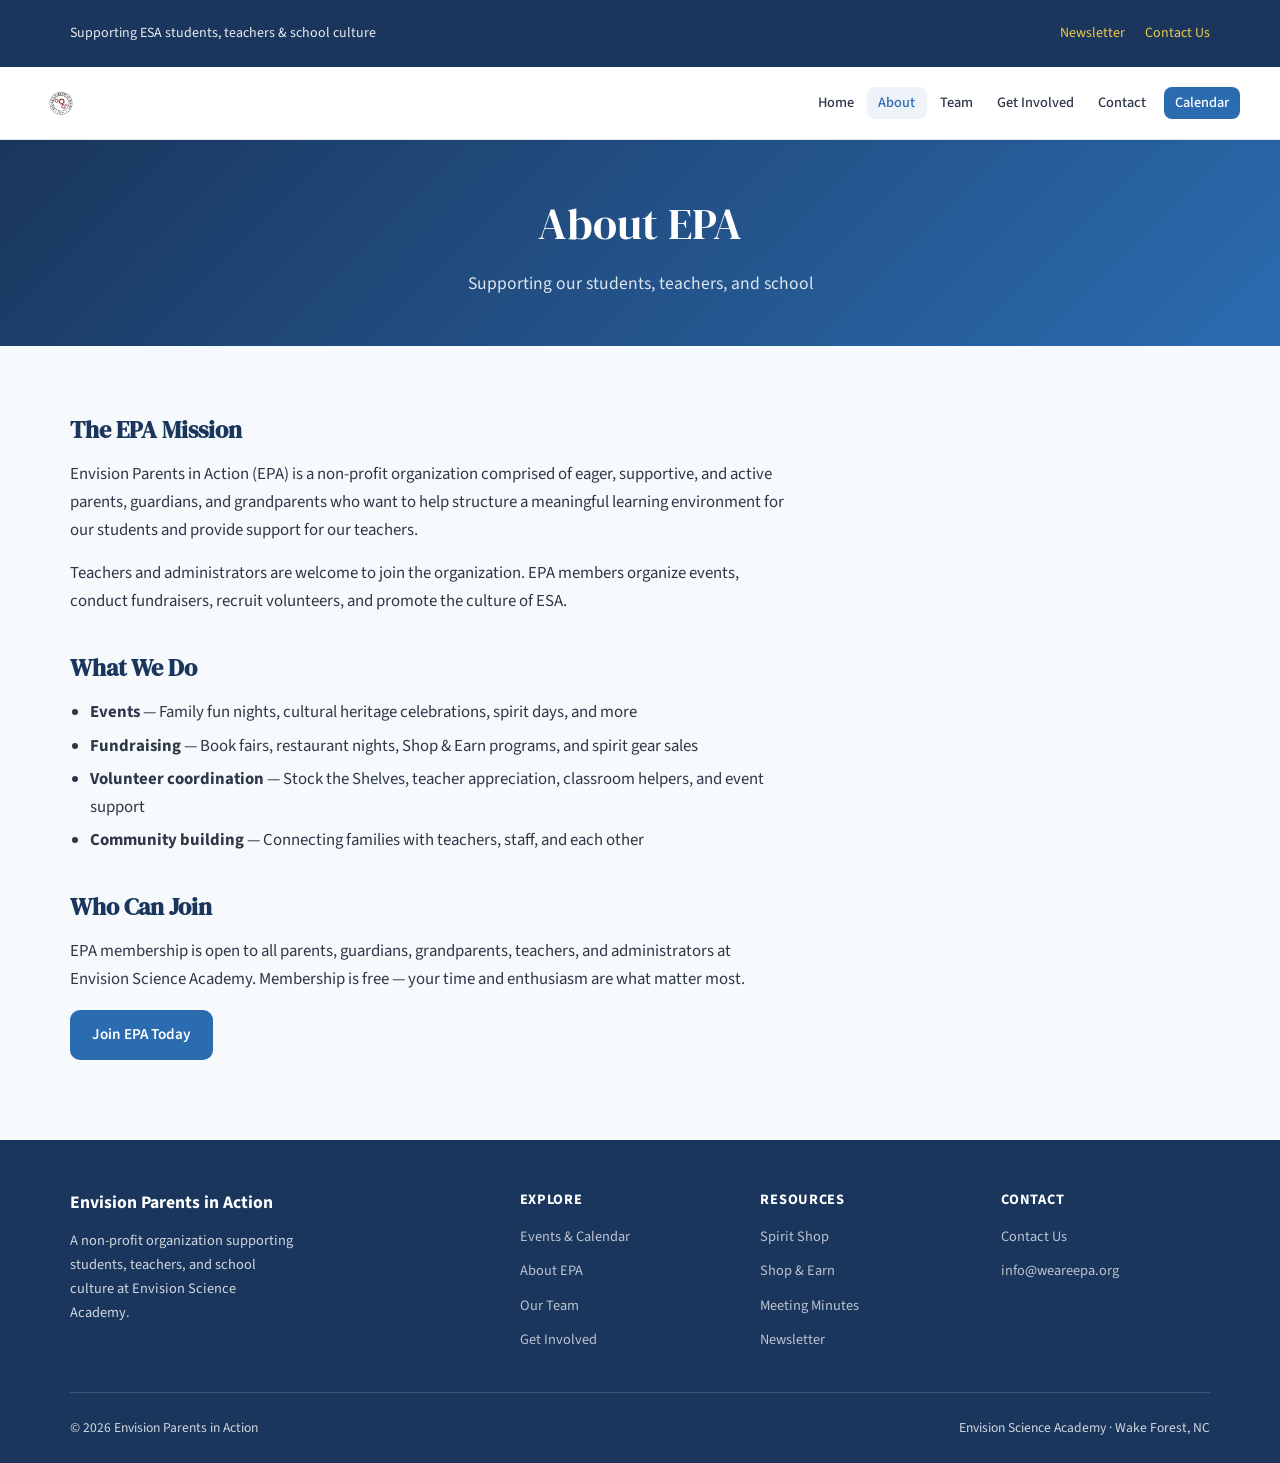
==== about.html @ e17207e5 "fix nav" ====
<!DOCTYPE html>
<html lang="en">
<head>
  <meta charset="UTF-8">
  <meta name="viewport" content="width=device-width, initial-scale=1.0">
  <meta name="description" content="About Envision Parents in Action — our mission to support students, teachers, and school culture at Envision Science Academy.">
  <title>About — Envision Parents in Action</title>
  <link rel="preconnect" href="https://fonts.googleapis.com">
  <link rel="preconnect" href="https://fonts.gstatic.com" crossorigin>
  <link href="https://fonts.googleapis.com/css2?family=DM+Serif+Display&family=Source+Sans+3:wght@400;500;600;700&display=swap" rel="stylesheet">
  <link rel="stylesheet" href="css/styles.css">
</head>
<body>
  <header class="site-header">
    <div class="utility-bar">
      <div class="utility-bar-inner">
        <p>Supporting ESA students, teachers &amp; school culture</p>
        <div class="utility-bar-links">
          <a href="https://mailchi.mp/8a780be87146/epa-weekly-newsletter-8342409" target="_blank" rel="noopener noreferrer">Newsletter</a>
          <a href="contact.html">Contact Us</a>
        </div>
      </div>
    </div>
    <nav class="nav" aria-label="Main">
      <a class="nav-logo" href="index.html">
        <img src="assets/images/logo.png" alt="Envision Parents in Action">
      </a>
      <button class="nav-toggle" aria-expanded="false" aria-controls="nav-menu" aria-label="Toggle menu">
        <span></span><span></span><span></span>
      </button>
      <ul class="nav-menu" id="nav-menu">
        <li><a href="index.html">Home</a></li>
        <li><a href="about.html" aria-current="page">About</a></li>
        <li><a href="team.html">Team</a></li>
        <li><a href="get-involved.html">Get Involved</a></li>
        <li><a href="contact.html">Contact</a></li>
        <li><a href="events.html" class="nav-calendar">Calendar</a></li>
      </ul>
    </nav>
  </header>

  <main>
    <div class="page-hero">
      <div class="container">
        <h1>About EPA</h1>
        <p>Supporting our students, teachers, and school</p>
      </div>
    </div>

    <section class="section">
      <div class="container">
        <div class="content-block">
          <h2>The EPA Mission</h2>
          <p>
            Envision Parents in Action (EPA) is a non-profit organization comprised of eager,
            supportive, and active parents, guardians, and grandparents who want to help structure
            a meaningful learning environment for our students and provide support for our teachers.
          </p>
          <p>
            Teachers and administrators are welcome to join the organization. EPA members organize
            events, conduct fundraisers, recruit volunteers, and promote the culture of ESA.
          </p>

          <h2>What We Do</h2>
          <ul>
            <li><strong>Events</strong> — Family fun nights, cultural heritage celebrations, spirit days, and more</li>
            <li><strong>Fundraising</strong> — Book fairs, restaurant nights, Shop &amp; Earn programs, and spirit gear sales</li>
            <li><strong>Volunteer coordination</strong> — Stock the Shelves, teacher appreciation, classroom helpers, and event support</li>
            <li><strong>Community building</strong> — Connecting families with teachers, staff, and each other</li>
          </ul>

          <h2>Who Can Join</h2>
          <p>
            EPA membership is open to all parents, guardians, grandparents, teachers, and
            administrators at Envision Science Academy. Membership is free — your time and
            enthusiasm are what matter most.
          </p>
          <p>
            <a class="btn btn-primary" href="get-involved.html#membership">Join EPA Today</a>
          </p>
        </div>
      </div>
    </section>
  </main>

  <footer class="site-footer">
    <div class="container">
      <div class="footer-grid">
        <div class="footer-brand">
          <strong style="color: #fff; font-size: 1.1rem;">Envision Parents in Action</strong>
          <p>A non-profit organization supporting students, teachers, and school culture at Envision Science Academy.</p>
        </div>
        <div class="footer-col">
          <h4>Explore</h4>
          <ul>
            <li><a href="events.html">Events &amp; Calendar</a></li>
            <li><a href="about.html">About EPA</a></li>
            <li><a href="team.html">Our Team</a></li>
            <li><a href="get-involved.html">Get Involved</a></li>
          </ul>
        </div>
        <div class="footer-col">
          <h4>Resources</h4>
          <ul>
            <li><a href="get-involved.html#spirit">Spirit Shop</a></li>
            <li><a href="get-involved.html#shop-earn">Shop &amp; Earn</a></li>
            <li><a href="get-involved.html#minutes">Meeting Minutes</a></li>
            <li><a href="https://mailchi.mp/8a780be87146/epa-weekly-newsletter-8342409" target="_blank" rel="noopener noreferrer">Newsletter</a></li>
          </ul>
        </div>
        <div class="footer-col">
          <h4>Contact</h4>
          <ul>
            <li><a href="contact.html">Contact Us</a></li>
            <li><a href="mailto:info@weareepa.org">info@weareepa.org</a></li>
          </ul>
        </div>
      </div>
      <div class="footer-bottom">
        <span>&copy; 2026 Envision Parents in Action</span>
        <span>Envision Science Academy · Wake Forest, NC</span>
      </div>
    </div>
  </footer>

  <script src="js/main.js"></script>
</body>
</html>
---- css/styles.css ----
/* Envision Parents in Action — modern event-focused site */
:root {
  --color-navy: #1a365d;
  --color-navy-light: #2c5282;
  --color-blue: #2b6cb0;
  --color-blue-light: #4299e1;
  --color-gold: #d69e2e;
  --color-gold-light: #ecc94b;
  --color-green: #38a169;
  --color-orange: #dd6b20;
  --color-purple: #805ad5;
  --color-bg: #f7fafc;
  --color-surface: #ffffff;
  --color-text: #2d3748;
  --color-muted: #718096;
  --color-border: #e2e8f0;
  --font-display: "DM Serif Display", Georgia, serif;
  --font-body: "Source Sans 3", system-ui, sans-serif;
  --shadow-sm: 0 1px 3px rgba(26, 54, 93, 0.08);
  --shadow-md: 0 8px 24px rgba(26, 54, 93, 0.1);
  --shadow-lg: 0 16px 48px rgba(26, 54, 93, 0.12);
  --radius: 12px;
  --radius-lg: 20px;
  --nav-height: 72px;
  --transition: 0.2s ease;
}

*,
*::before,
*::after {
  box-sizing: border-box;
}

html {
  scroll-behavior: smooth;
}

body {
  margin: 0;
  font-family: var(--font-body);
  font-size: 1.05rem;
  line-height: 1.65;
  color: var(--color-text);
  background: var(--color-bg);
}

body.nav-open {
  overflow: hidden;
}

img {
  max-width: 100%;
  height: auto;
  display: block;
}

a {
  color: var(--color-blue);
  text-decoration: none;
  transition: color var(--transition);
}

a:hover {
  color: var(--color-navy);
}

.container {
  width: min(1140px, calc(100% - 2rem));
  margin-inline: auto;
}

.container--wide {
  width: min(1280px, calc(100% - 2rem));
}

/* Header */
.site-header {
  position: sticky;
  top: 0;
  z-index: 100;
  background: var(--color-surface);
  border-bottom: 1px solid var(--color-border);
  box-shadow: var(--shadow-sm);
}

.utility-bar {
  background: var(--color-navy);
  color: rgba(255, 255, 255, 0.9);
  font-size: 0.875rem;
}

.utility-bar-inner {
  display: flex;
  align-items: center;
  justify-content: space-between;
  gap: 1rem;
  width: min(1140px, calc(100% - 2rem));
  margin-inline: auto;
  padding: 0.5rem 0;
}

.utility-bar a {
  color: var(--color-gold-light);
}

.utility-bar a:hover {
  color: #fff;
}

.utility-bar-links {
  display: flex;
  gap: 1.25rem;
}

.nav {
  display: flex;
  align-items: center;
  gap: 1rem;
  width: min(1200px, calc(100% - 2rem));
  margin-inline: auto;
  min-height: var(--nav-height);
  padding: 0.35rem 0;
}

.nav-logo {
  display: flex;
  align-items: center;
  color: var(--color-navy);
  flex-shrink: 0;
  margin-right: auto;
}

.nav-logo img {
  height: 42px;
  width: auto;
  max-width: 150px;
  object-fit: contain;
  object-position: left center;
}

.nav-menu {
  display: flex;
  align-items: center;
  gap: 0.125rem;
  list-style: none;
  margin: 0;
  padding: 0;
  flex-shrink: 0;
}

.nav-menu li {
  display: flex;
  align-items: center;
}

.nav-menu a {
  display: block;
  padding: 0.45rem 0.7rem;
  border-radius: 8px;
  color: var(--color-text);
  font-weight: 500;
  font-size: 0.9rem;
  white-space: nowrap;
  line-height: 1.2;
}

.nav-menu a.nav-calendar {
  background: var(--color-blue);
  color: #fff;
  margin-left: 0.25rem;
}

.nav-menu a.nav-calendar:hover,
.nav-menu a.nav-calendar[aria-current="page"] {
  background: var(--color-navy-light);
  color: #fff;
}

.nav-menu a:hover,
.nav-menu a[aria-current="page"] {
  background: rgba(43, 108, 176, 0.08);
  color: var(--color-blue);
}

.nav-menu a[aria-current="page"]:not(.nav-calendar) {
  background: rgba(43, 108, 176, 0.08);
  color: var(--color-blue);
}

.nav-actions {
  display: flex;
  gap: 0.75rem;
  flex-shrink: 0;
  margin-left: 0.5rem;
}

.nav-actions .btn {
  padding: 0.5rem 1rem;
  font-size: 0.875rem;
  white-space: nowrap;
}

.nav-toggle {
  display: none;
  flex-direction: column;
  justify-content: center;
  gap: 5px;
  width: 40px;
  height: 40px;
  padding: 0;
  border: none;
  background: none;
  cursor: pointer;
  margin-left: auto;
}

.nav-toggle span {
  display: block;
  width: 22px;
  height: 2px;
  background: var(--color-navy);
  border-radius: 2px;
  transition: var(--transition);
}

/* Buttons */
.btn {
  display: inline-flex;
  align-items: center;
  justify-content: center;
  gap: 0.5rem;
  padding: 0.65rem 1.25rem;
  border-radius: 10px;
  font-family: inherit;
  font-size: 0.95rem;
  font-weight: 600;
  border: 2px solid transparent;
  cursor: pointer;
  transition: all var(--transition);
  text-decoration: none;
}

.btn-primary {
  background: var(--color-blue);
  color: #fff;
  border-color: var(--color-blue);
}

.btn-primary:hover {
  background: var(--color-navy-light);
  border-color: var(--color-navy-light);
  color: #fff;
}

.btn-secondary {
  background: transparent;
  color: var(--color-blue);
  border-color: var(--color-blue);
}

.btn-secondary:hover {
  background: rgba(43, 108, 176, 0.08);
  color: var(--color-navy);
}

.btn-gold {
  background: var(--color-gold);
  color: var(--color-navy);
  border-color: var(--color-gold);
}

.btn-gold:hover {
  background: var(--color-gold-light);
  border-color: var(--color-gold-light);
  color: var(--color-navy);
}

/* Hero */
.hero {
  position: relative;
  overflow: hidden;
  background: var(--color-navy);
  color: #fff;
}

.hero-bg {
  position: absolute;
  inset: 0;
}

.hero-bg img {
  width: 100%;
  height: 100%;
  object-fit: cover;
  opacity: 0.35;
}

.hero-bg-overlay {
  position: absolute;
  inset: 0;
  background: linear-gradient(135deg, rgba(26, 54, 93, 0.92) 0%, rgba(43, 108, 176, 0.75) 100%);
}

.hero-inner {
  position: relative;
  display: grid;
  grid-template-columns: 1fr 340px;
  gap: 3rem;
  align-items: center;
  padding: 4rem 0;
}

.hero-eyebrow {
  font-size: 0.875rem;
  font-weight: 600;
  letter-spacing: 0.08em;
  text-transform: uppercase;
  color: var(--color-gold-light);
  margin: 0 0 0.75rem;
}

.hero h1 {
  font-family: var(--font-display);
  font-size: clamp(2rem, 5vw, 3rem);
  font-weight: 400;
  line-height: 1.15;
  margin: 0 0 1rem;
}

.hero-lead {
  font-size: 1.15rem;
  opacity: 0.92;
  max-width: 52ch;
  margin: 0 0 1.75rem;
}

.hero-actions {
  display: flex;
  flex-wrap: wrap;
  gap: 0.75rem;
}

.hero-actions .btn-secondary {
  color: #fff;
  border-color: rgba(255, 255, 255, 0.5);
}

.hero-actions .btn-secondary:hover {
  background: rgba(255, 255, 255, 0.12);
  color: #fff;
  border-color: #fff;
}

/* Mini calendar in hero */
.mini-cal {
  background: var(--color-surface);
  border-radius: var(--radius-lg);
  padding: 1.25rem;
  box-shadow: var(--shadow-lg);
  color: var(--color-text);
}

.mini-cal-header {
  display: flex;
  align-items: center;
  justify-content: space-between;
  margin-bottom: 0.75rem;
}

.mini-cal-label {
  font-weight: 700;
  font-size: 1rem;
  color: var(--color-navy);
}

.mini-cal-link {
  font-size: 0.85rem;
  font-weight: 600;
}

.cal-grid {
  display: grid;
  grid-template-columns: repeat(7, 1fr);
  gap: 2px;
}

.cal-weekday {
  text-align: center;
  font-size: 0.7rem;
  font-weight: 700;
  color: var(--color-muted);
  padding: 0.25rem 0;
  text-transform: uppercase;
}

.cal-day {
  aspect-ratio: 1;
  display: flex;
  flex-direction: column;
  align-items: center;
  justify-content: center;
  gap: 2px;
  border: none;
  background: transparent;
  border-radius: 8px;
  font-family: inherit;
  font-size: 0.8rem;
  cursor: default;
  padding: 2px;
  position: relative;
}

.cal-day--empty {
  visibility: hidden;
}

.cal-day--has-events {
  cursor: pointer;
}

.cal-day--has-events:hover {
  background: rgba(43, 108, 176, 0.1);
}

.cal-day--today {
  background: var(--color-blue);
  color: #fff;
  font-weight: 700;
}

.cal-day--today:hover {
  background: var(--color-navy-light);
}

.cal-day--selected {
  outline: 2px solid var(--color-gold);
  outline-offset: 1px;
}

.cal-day-num {
  line-height: 1;
}

.cal-day-dots {
  display: flex;
  gap: 2px;
}

.cal-dot {
  width: 4px;
  height: 4px;
  border-radius: 50%;
}

.cal-day--today .cal-dot {
  background: rgba(255, 255, 255, 0.8) !important;
}

/* Sections */
.section {
  padding: 4rem 0;
}

.section-header {
  text-align: center;
  max-width: 640px;
  margin: 0 auto 2.5rem;
}

.section-header h2 {
  font-family: var(--font-display);
  font-size: clamp(1.75rem, 3.5vw, 2.25rem);
  font-weight: 400;
  color: var(--color-navy);
  margin: 0 0 0.75rem;
}

.section-header p {
  color: var(--color-muted);
  margin: 0;
  font-size: 1.05rem;
}

.section-header--left {
  text-align: left;
  margin-left: 0;
}

.section--alt {
  background: var(--color-surface);
}

.section--navy {
  background: var(--color-navy);
  color: #fff;
}

.section--navy .section-header h2 {
  color: #fff;
}

.section--navy .section-header p {
  color: rgba(255, 255, 255, 0.75);
}

/* Event cards */
.events-grid {
  display: grid;
  grid-template-columns: repeat(auto-fill, minmax(280px, 1fr));
  gap: 1.25rem;
}

.event-card {
  display: flex;
  gap: 1rem;
  background: var(--color-surface);
  border: 1px solid var(--color-border);
  border-radius: var(--radius);
  padding: 1.25rem;
  transition: box-shadow var(--transition), transform var(--transition);
}

.event-card:hover {
  box-shadow: var(--shadow-md);
  transform: translateY(-2px);
}

.event-card-date {
  flex-shrink: 0;
  width: 56px;
  text-align: center;
  background: var(--color-bg);
  border-radius: 10px;
  padding: 0.5rem 0.25rem;
  align-self: flex-start;
}

.event-card-month {
  display: block;
  font-size: 0.7rem;
  font-weight: 700;
  text-transform: uppercase;
  color: var(--color-blue);
  letter-spacing: 0.05em;
}

.event-card-day {
  display: block;
  font-size: 1.5rem;
  font-weight: 700;
  color: var(--color-navy);
  line-height: 1.1;
}

.event-card-body {
  flex: 1;
  min-width: 0;
}

.event-badge {
  display: inline-block;
  font-size: 0.7rem;
  font-weight: 700;
  text-transform: uppercase;
  letter-spacing: 0.04em;
  padding: 0.2rem 0.5rem;
  border-radius: 4px;
  background: color-mix(in srgb, var(--badge-color) 15%, white);
  color: var(--badge-color);
  margin-bottom: 0.35rem;
}

.event-card-title {
  font-size: 1.05rem;
  font-weight: 700;
  color: var(--color-navy);
  margin: 0 0 0.35rem;
  line-height: 1.3;
}

.event-card-meta {
  font-size: 0.85rem;
  color: var(--color-muted);
  margin: 0 0 0.5rem;
}

.event-card-desc {
  font-size: 0.9rem;
  margin: 0 0 0.5rem;
  color: var(--color-text);
}

.event-card-link {
  font-size: 0.85rem;
  font-weight: 600;
}

.event-card--compact .event-card-desc,
.event-card--compact .event-card-link {
  display: none;
}

/* Quick links */
.quick-links {
  display: grid;
  grid-template-columns: repeat(auto-fill, minmax(220px, 1fr));
  gap: 1.25rem;
}

.quick-link-card {
  display: flex;
  flex-direction: column;
  gap: 0.5rem;
  padding: 1.5rem;
  background: var(--color-surface);
  border: 1px solid var(--color-border);
  border-radius: var(--radius);
  color: var(--color-text);
  transition: all var(--transition);
}

.quick-link-card:hover {
  border-color: var(--color-blue);
  box-shadow: var(--shadow-md);
  color: var(--color-navy);
  transform: translateY(-2px);
}

.quick-link-icon {
  font-size: 1.75rem;
}

.quick-link-card h3 {
  font-size: 1.05rem;
  margin: 0;
  color: var(--color-navy);
}

.quick-link-card p {
  font-size: 0.9rem;
  color: var(--color-muted);
  margin: 0;
}

/* Calendar page */
.cal-page-layout {
  display: grid;
  grid-template-columns: 1fr 360px;
  gap: 2rem;
  align-items: start;
}

.cal-toolbar {
  display: flex;
  flex-wrap: wrap;
  align-items: center;
  gap: 1rem;
  margin-bottom: 1.5rem;
}

.cal-nav {
  display: flex;
  align-items: center;
  gap: 0.5rem;
}

.cal-nav button {
  width: 36px;
  height: 36px;
  border: 1px solid var(--color-border);
  border-radius: 8px;
  background: var(--color-surface);
  cursor: pointer;
  font-size: 1rem;
  color: var(--color-navy);
  transition: var(--transition);
}

.cal-nav button:hover {
  background: var(--color-bg);
  border-color: var(--color-blue);
}

#cal-month-label {
  font-weight: 700;
  font-size: 1.15rem;
  color: var(--color-navy);
  min-width: 160px;
  text-align: center;
}

.cal-filters {
  display: flex;
  flex-wrap: wrap;
  gap: 0.5rem;
  margin-left: auto;
}

.filter-btn {
  padding: 0.4rem 0.85rem;
  border: 1px solid var(--color-border);
  border-radius: 999px;
  background: var(--color-surface);
  font-family: inherit;
  font-size: 0.85rem;
  font-weight: 600;
  cursor: pointer;
  color: var(--color-muted);
  transition: var(--transition);
}

.filter-btn:hover,
.filter-btn.is-active {
  border-color: var(--color-blue);
  color: var(--color-blue);
  background: rgba(43, 108, 176, 0.08);
}

.view-toggle {
  display: flex;
  border: 1px solid var(--color-border);
  border-radius: 8px;
  overflow: hidden;
}

.view-toggle button {
  padding: 0.4rem 1rem;
  border: none;
  background: var(--color-surface);
  font-family: inherit;
  font-size: 0.85rem;
  font-weight: 600;
  cursor: pointer;
  color: var(--color-muted);
}

.view-toggle button.is-active {
  background: var(--color-blue);
  color: #fff;
}

.cal-panel {
  background: var(--color-surface);
  border: 1px solid var(--color-border);
  border-radius: var(--radius-lg);
  padding: 1.5rem;
}

.cal-panel .cal-grid {
  gap: 4px;
}

.cal-panel .cal-day {
  font-size: 0.9rem;
  min-height: 48px;
}

.cal-sidebar {
  position: sticky;
  top: calc(var(--nav-height) + 1.5rem);
}

.cal-detail-heading {
  font-size: 1rem;
  color: var(--color-navy);
  margin: 0 0 1rem;
}

.cal-detail-empty {
  color: var(--color-muted);
  font-size: 0.95rem;
}

.cal-detail-events .event-card {
  margin-bottom: 0.75rem;
}

.cal-detail-events .event-card:last-child {
  margin-bottom: 0;
}

.event-list {
  display: flex;
  flex-direction: column;
  gap: 1rem;
}

.event-list-empty {
  text-align: center;
  color: var(--color-muted);
  padding: 3rem 1rem;
}

.is-hidden {
  display: none !important;
}

/* Category legend */
.category-legend {
  display: flex;
  flex-wrap: wrap;
  gap: 1rem;
  margin-top: 1.5rem;
  padding-top: 1.5rem;
  border-top: 1px solid var(--color-border);
}

.legend-item {
  display: flex;
  align-items: center;
  gap: 0.4rem;
  font-size: 0.85rem;
  color: var(--color-muted);
}

.legend-dot {
  width: 10px;
  height: 10px;
  border-radius: 50%;
}

/* Content pages */
.page-hero {
  background: linear-gradient(135deg, var(--color-navy) 0%, var(--color-blue) 100%);
  color: #fff;
  padding: 3rem 0;
  text-align: center;
}

.page-hero h1 {
  font-family: var(--font-display);
  font-size: clamp(2rem, 4vw, 2.75rem);
  font-weight: 400;
  margin: 0 0 0.5rem;
}

.page-hero p {
  opacity: 0.85;
  margin: 0;
  font-size: 1.1rem;
}

.content-block {
  max-width: 720px;
}

.content-block h2 {
  font-family: var(--font-display);
  color: var(--color-navy);
  font-size: 1.5rem;
  margin: 2rem 0 0.75rem;
}

.content-block h2:first-child {
  margin-top: 0;
}

.content-block p {
  margin: 0 0 1rem;
}

.content-block ul {
  margin: 0 0 1rem;
  padding-left: 1.25rem;
}

.content-block li {
  margin-bottom: 0.35rem;
}

/* Team grid */
.team-grid {
  display: grid;
  grid-template-columns: repeat(auto-fill, minmax(280px, 1fr));
  gap: 1.5rem;
}

.team-card {
  background: var(--color-surface);
  border: 1px solid var(--color-border);
  border-radius: var(--radius);
  padding: 1.5rem;
}

.team-card-role {
  font-size: 0.8rem;
  font-weight: 700;
  text-transform: uppercase;
  letter-spacing: 0.05em;
  color: var(--color-blue);
  margin-bottom: 0.25rem;
}

.team-card h3 {
  font-size: 1.15rem;
  color: var(--color-navy);
  margin: 0 0 0.25rem;
}

.team-card-email {
  font-size: 0.85rem;
  margin-bottom: 0.75rem;
}

.team-card p {
  font-size: 0.9rem;
  color: var(--color-muted);
  margin: 0;
}

.committee-list {
  display: grid;
  grid-template-columns: repeat(auto-fill, minmax(240px, 1fr));
  gap: 0.75rem;
  list-style: none;
  padding: 0;
  margin: 0;
}

.committee-list li {
  background: var(--color-bg);
  border-radius: 8px;
  padding: 0.85rem 1rem;
  font-size: 0.9rem;
}

.committee-list strong {
  display: block;
  color: var(--color-navy);
  margin-bottom: 0.15rem;
}

/* Shop & earn cards */
.program-grid {
  display: grid;
  grid-template-columns: repeat(auto-fill, minmax(300px, 1fr));
  gap: 1.25rem;
}

.program-card {
  background: var(--color-surface);
  border: 1px solid var(--color-border);
  border-radius: var(--radius);
  padding: 1.5rem;
}

.program-card h3 {
  font-size: 1.05rem;
  color: var(--color-navy);
  margin: 0 0 0.5rem;
}

.program-card p {
  font-size: 0.9rem;
  color: var(--color-muted);
  margin: 0 0 0.75rem;
}

/* Contact form */
.contact-layout {
  display: grid;
  grid-template-columns: 1fr 1fr;
  gap: 3rem;
  align-items: start;
}

.contact-form {
  display: flex;
  flex-direction: column;
  gap: 1rem;
}

.form-group label {
  display: block;
  font-weight: 600;
  font-size: 0.9rem;
  margin-bottom: 0.35rem;
  color: var(--color-navy);
}

.form-group input,
.form-group textarea,
.form-group select {
  width: 100%;
  padding: 0.65rem 0.85rem;
  border: 1px solid var(--color-border);
  border-radius: 8px;
  font-family: inherit;
  font-size: 1rem;
  transition: border-color var(--transition);
}

.form-group input:focus,
.form-group textarea:focus,
.form-group select:focus {
  outline: none;
  border-color: var(--color-blue);
  box-shadow: 0 0 0 3px rgba(43, 108, 176, 0.15);
}

.form-row {
  display: grid;
  grid-template-columns: 1fr 1fr;
  gap: 1rem;
}

.contact-info-card {
  background: var(--color-surface);
  border: 1px solid var(--color-border);
  border-radius: var(--radius-lg);
  padding: 2rem;
}

.contact-info-card h3 {
  color: var(--color-navy);
  margin: 0 0 1rem;
}

.contact-info-item {
  display: flex;
  gap: 0.75rem;
  margin-bottom: 1.25rem;
}

.contact-info-item:last-child {
  margin-bottom: 0;
}

.contact-info-icon {
  font-size: 1.25rem;
  flex-shrink: 0;
}

/* Footer */
.site-footer {
  background: var(--color-navy);
  color: rgba(255, 255, 255, 0.8);
  padding: 3rem 0 1.5rem;
}

.footer-grid {
  display: grid;
  grid-template-columns: 2fr 1fr 1fr 1fr;
  gap: 2rem;
  margin-bottom: 2rem;
}

.footer-brand p {
  font-size: 0.9rem;
  margin: 0.75rem 0 0;
  max-width: 32ch;
}

.footer-col h4 {
  color: #fff;
  font-size: 0.9rem;
  margin: 0 0 0.75rem;
  text-transform: uppercase;
  letter-spacing: 0.05em;
}

.footer-col ul {
  list-style: none;
  padding: 0;
  margin: 0;
}

.footer-col li {
  margin-bottom: 0.4rem;
}

.footer-col a {
  color: rgba(255, 255, 255, 0.7);
  font-size: 0.9rem;
}

.footer-col a:hover {
  color: var(--color-gold-light);
}

.footer-bottom {
  border-top: 1px solid rgba(255, 255, 255, 0.15);
  padding-top: 1.5rem;
  display: flex;
  justify-content: space-between;
  align-items: center;
  flex-wrap: wrap;
  gap: 0.75rem;
  font-size: 0.85rem;
}

/* CTA banner */
.cta-banner {
  display: flex;
  align-items: center;
  justify-content: space-between;
  gap: 2rem;
  background: linear-gradient(135deg, var(--color-blue) 0%, var(--color-navy-light) 100%);
  border-radius: var(--radius-lg);
  padding: 2rem 2.5rem;
  color: #fff;
}

.cta-banner h2 {
  font-family: var(--font-display);
  font-size: 1.5rem;
  margin: 0 0 0.35rem;
  font-weight: 400;
}

.cta-banner p {
  margin: 0;
  opacity: 0.9;
  font-size: 0.95rem;
}

/* Responsive */
@media (max-width: 960px) {
  .hero-inner {
    grid-template-columns: 1fr;
    padding: 3rem 0;
  }

  .mini-cal {
    max-width: 360px;
  }

  .cal-page-layout {
    grid-template-columns: 1fr;
  }

  .cal-sidebar {
    position: static;
  }

  .footer-grid {
    grid-template-columns: 1fr 1fr;
  }

  .contact-layout {
    grid-template-columns: 1fr;
  }
}

@media (max-width: 900px) {
  .nav-toggle {
    display: flex;
  }

  .nav-logo {
    margin-right: 0;
  }

  .nav-menu {
    position: fixed;
    top: 0;
    right: 0;
    width: min(300px, 85vw);
    height: 100vh;
    flex-direction: column;
    align-items: stretch;
    background: var(--color-surface);
    padding: 5rem 1.5rem 2rem;
    box-shadow: -4px 0 24px rgba(0, 0, 0, 0.15);
    transform: translateX(100%);
    transition: transform 0.3s ease;
    z-index: 200;
    gap: 0;
  }

  .nav-menu.is-open {
    transform: translateX(0);
  }

  .nav-menu a {
    padding: 0.85rem 0;
    border-bottom: 1px solid var(--color-border);
    border-radius: 0;
    white-space: normal;
  }

  .nav-menu a.nav-calendar {
    margin-top: 0.75rem;
    padding: 0.75rem 1rem;
    text-align: center;
    border-bottom: none;
    border-radius: 8px;
  }

  .nav-actions {
    display: none;
  }
}

@media (max-width: 768px) {
  .utility-bar-inner {
    flex-direction: column;
    text-align: center;
    padding: 0.5rem;
  }

  .cal-filters {
    margin-left: 0;
    width: 100%;
  }

  .cta-banner {
    flex-direction: column;
    text-align: center;
  }

  .footer-grid {
    grid-template-columns: 1fr;
  }

  .form-row {
    grid-template-columns: 1fr;
  }
}
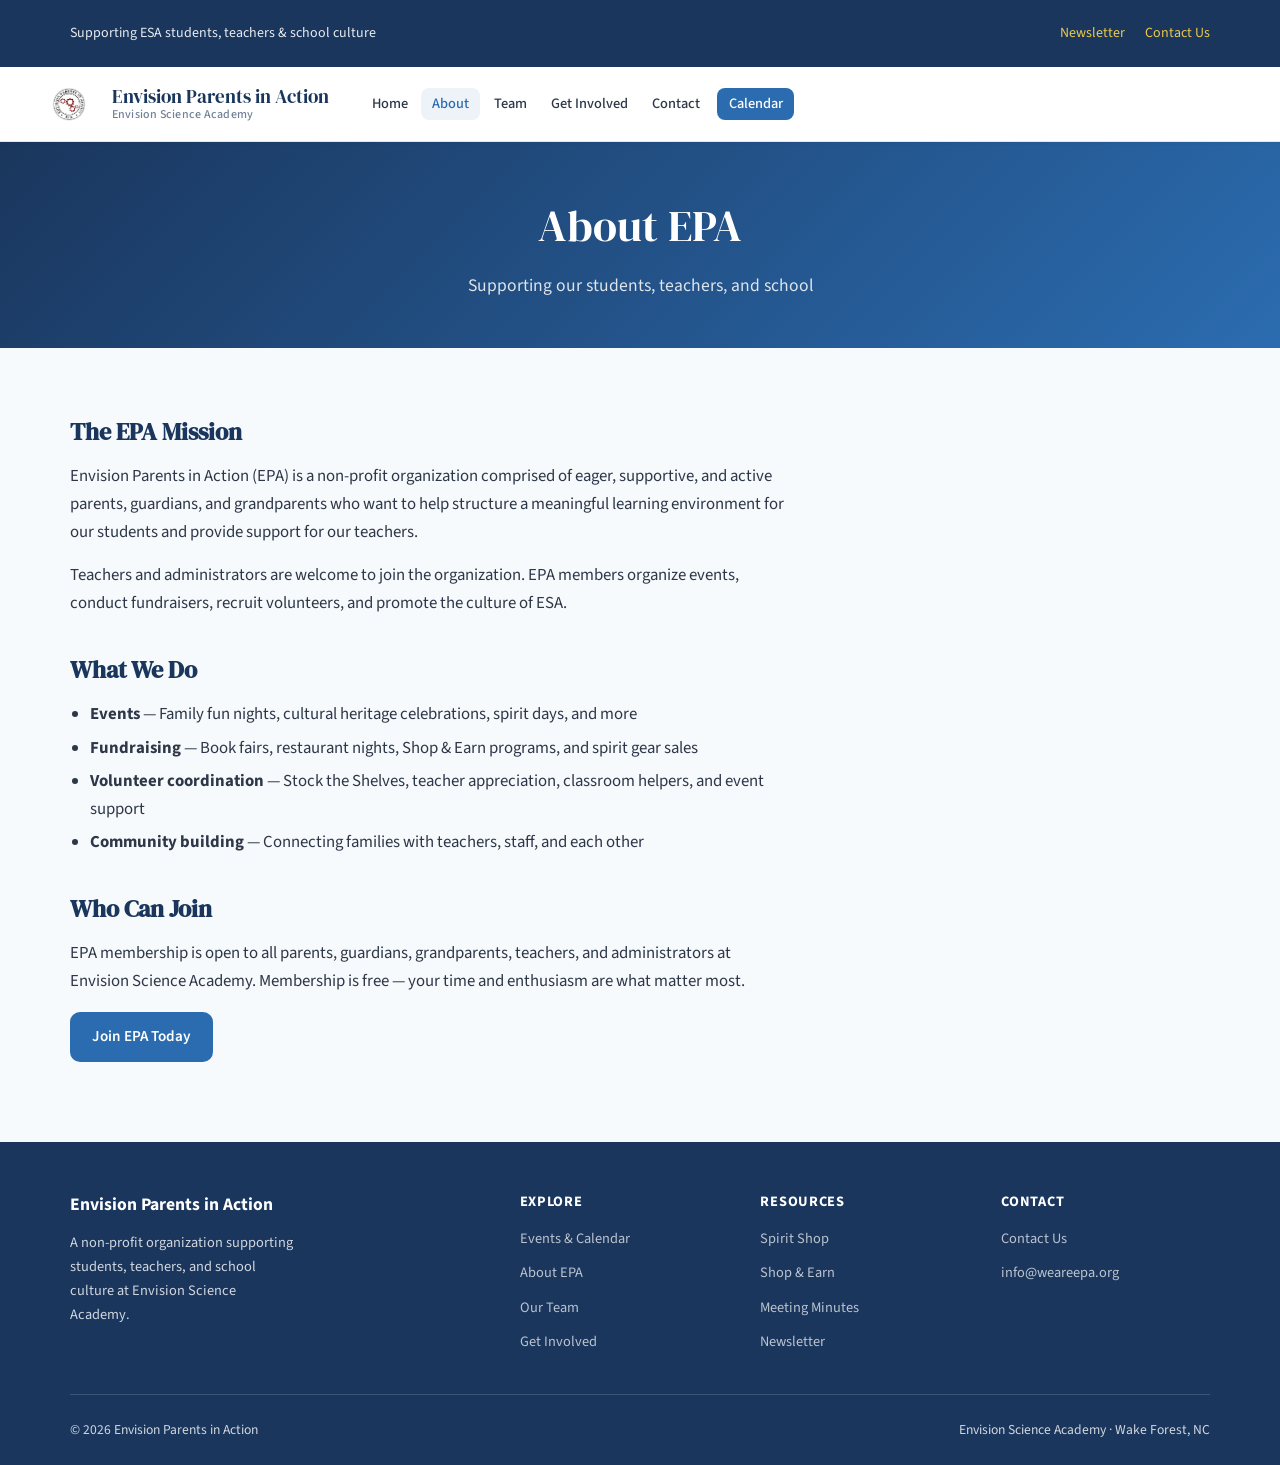
==== commit de34115c: "fixes" ====
--- a/about.html
+++ b/about.html
@@ -22,9 +22,15 @@
       </div>
     </div>
     <nav class="nav" aria-label="Main">
-      <a class="nav-logo" href="index.html">
-        <img src="assets/images/logo.png" alt="Envision Parents in Action">
-      </a>
+      <div class="nav-brand">
+        <a class="nav-logo" href="index.html">
+          <img src="assets/images/logo.png" alt="">
+        </a>
+        <div class="nav-logo-text">
+          <span class="nav-logo-name">Envision Parents in Action</span>
+          <span class="nav-logo-sub">Envision Science Academy</span>
+        </div>
+      </div>
       <button class="nav-toggle" aria-expanded="false" aria-controls="nav-menu" aria-label="Toggle menu">
         <span></span><span></span><span></span>
       </button>
--- a/css/styles.css
+++ b/css/styles.css
@@ -115,11 +115,19 @@
 .nav {
   display: flex;
   align-items: center;
-  gap: 1rem;
+  justify-content: flex-start;
+  gap: 2rem;
   width: min(1200px, calc(100% - 2rem));
   margin-inline: auto;
   min-height: var(--nav-height);
-  padding: 0.35rem 0;
+  padding: 0.5rem 0;
+}
+
+.nav-brand {
+  display: flex;
+  align-items: center;
+  gap: 0.85rem;
+  flex-shrink: 0;
 }
 
 .nav-logo {
@@ -127,15 +135,33 @@
   align-items: center;
   color: var(--color-navy);
   flex-shrink: 0;
-  margin-right: auto;
 }
 
 .nav-logo img {
-  height: 42px;
+  height: 58px;
   width: auto;
-  max-width: 150px;
+  max-width: 200px;
   object-fit: contain;
   object-position: left center;
+}
+
+.nav-logo-text {
+  display: flex;
+  flex-direction: column;
+  line-height: 1.2;
+}
+
+.nav-logo-name {
+  font-family: var(--font-display);
+  font-size: 1.2rem;
+  color: var(--color-navy);
+}
+
+.nav-logo-sub {
+  font-size: 0.75rem;
+  color: var(--color-muted);
+  font-weight: 500;
+  letter-spacing: 0.02em;
 }
 
 .nav-menu {
@@ -279,26 +305,8 @@
 .hero {
   position: relative;
   overflow: hidden;
-  background: var(--color-navy);
+  background: #790606;
   color: #fff;
-}
-
-.hero-bg {
-  position: absolute;
-  inset: 0;
-}
-
-.hero-bg img {
-  width: 100%;
-  height: 100%;
-  object-fit: cover;
-  opacity: 0.35;
-}
-
-.hero-bg-overlay {
-  position: absolute;
-  inset: 0;
-  background: linear-gradient(135deg, rgba(26, 54, 93, 0.92) 0%, rgba(43, 108, 176, 0.75) 100%);
 }
 
 .hero-inner {
@@ -454,6 +462,124 @@
 
 .cal-day--today .cal-dot {
   background: rgba(255, 255, 255, 0.8) !important;
+}
+
+.hero-logo {
+  display: flex;
+  align-items: center;
+  justify-content: center;
+  background: rgba(255, 255, 255, 0.95);
+  border-radius: var(--radius-lg);
+  padding: 1.5rem 2rem;
+  box-shadow: var(--shadow-lg);
+}
+
+.hero-logo img {
+  width: 100%;
+  max-width: 380px;
+  height: auto;
+}
+
+.hero-inner--simple {
+  grid-template-columns: 1fr;
+  max-width: 720px;
+}
+
+.section-eyebrow {
+  font-size: 0.875rem;
+  font-weight: 600;
+  letter-spacing: 0.08em;
+  text-transform: uppercase;
+  color: var(--color-blue);
+  margin: 0 0 0.5rem;
+}
+
+/* Google Calendar embed */
+.gcal-embed {
+  width: 100%;
+  border-radius: var(--radius-lg);
+  overflow: hidden;
+  border: 1px solid var(--color-border);
+  background: var(--color-surface);
+  box-shadow: var(--shadow-sm);
+}
+
+.gcal-embed iframe {
+  display: block;
+  width: 100%;
+  border: 0;
+}
+
+.gcal-embed--agenda iframe {
+  height: 480px;
+}
+
+.gcal-embed--full iframe {
+  height: 700px;
+}
+
+.gcal-footer {
+  text-align: center;
+  margin: 1rem 0 0;
+  font-size: 0.9rem;
+  color: var(--color-muted);
+}
+
+/* Rent the Rock promo */
+.rock-promo {
+  display: grid;
+  grid-template-columns: 1fr 1fr;
+  gap: 2.5rem;
+  align-items: center;
+}
+
+.rock-promo-image {
+  border-radius: var(--radius-lg);
+  overflow: hidden;
+  box-shadow: var(--shadow-md);
+}
+
+.rock-promo-image img {
+  width: 100%;
+  height: 100%;
+  object-fit: cover;
+  min-height: 320px;
+}
+
+.rock-promo-content h2 {
+  font-family: var(--font-display);
+  font-size: clamp(1.75rem, 3vw, 2.25rem);
+  color: var(--color-navy);
+  margin: 0 0 0.75rem;
+  font-weight: 400;
+}
+
+.rock-promo-content > p {
+  margin: 0 0 1rem;
+  color: var(--color-text);
+}
+
+.rock-promo-list {
+  margin: 0 0 1.5rem;
+  padding-left: 1.25rem;
+}
+
+.rock-promo-list li {
+  margin-bottom: 0.4rem;
+  color: var(--color-muted);
+}
+
+.rock-promo-actions {
+  display: flex;
+  flex-wrap: wrap;
+  gap: 0.75rem;
+  margin-bottom: 1rem;
+}
+
+.rock-promo-note {
+  font-size: 0.9rem;
+  color: var(--color-muted);
+  margin: 0;
 }
 
 /* Sections */
@@ -930,8 +1056,95 @@
   margin-bottom: 0.15rem;
 }
 
+/* Spirit shop cards */
+.spirit-shop-grid {
+  display: grid;
+  grid-template-columns: repeat(2, 1fr);
+  gap: 1.5rem;
+  margin-bottom: 1.5rem;
+}
+
+.spirit-shop-card {
+  display: flex;
+  flex-direction: column;
+  background: var(--color-surface);
+  border: 1px solid var(--color-border);
+  border-radius: var(--radius-lg);
+  overflow: hidden;
+  color: var(--color-text);
+  transition: box-shadow var(--transition), transform var(--transition), border-color var(--transition);
+}
+
+.spirit-shop-card:hover {
+  box-shadow: var(--shadow-lg);
+  transform: translateY(-4px);
+  border-color: var(--color-blue);
+  color: var(--color-text);
+}
+
+.spirit-shop-card-image {
+  aspect-ratio: 16 / 10;
+  background: var(--color-bg);
+  overflow: hidden;
+}
+
+.spirit-shop-card-image img {
+  width: 100%;
+  height: 100%;
+  object-fit: cover;
+  transition: transform 0.3s ease;
+}
+
+.spirit-shop-card:hover .spirit-shop-card-image img {
+  transform: scale(1.04);
+}
+
+.spirit-shop-card-body {
+  padding: 1.5rem;
+  flex: 1;
+  display: flex;
+  flex-direction: column;
+}
+
+.spirit-shop-card-body h3 {
+  font-family: var(--font-display);
+  font-size: 1.35rem;
+  color: var(--color-navy);
+  margin: 0 0 0.5rem;
+  font-weight: 400;
+}
+
+.spirit-shop-card-body p {
+  margin: 0 0 1rem;
+  color: var(--color-muted);
+  font-size: 0.95rem;
+  flex: 1;
+}
+
+.spirit-shop-card-cta {
+  font-weight: 700;
+  font-size: 0.9rem;
+  color: var(--color-blue);
+}
+
+.spirit-shop-card:hover .spirit-shop-card-cta {
+  color: var(--color-navy);
+}
+
+.spirit-shop-note {
+  text-align: center;
+  color: var(--color-muted);
+  font-size: 0.9rem;
+  margin: 0;
+}
+
 /* Shop & earn cards */
 .program-grid {
+  display: grid;
+  grid-template-columns: repeat(auto-fill, minmax(300px, 1fr));
+  gap: 1.25rem;
+}
+
   display: grid;
   grid-template-columns: repeat(auto-fill, minmax(300px, 1fr));
   gap: 1.25rem;
@@ -1121,6 +1334,22 @@
     padding: 3rem 0;
   }
 
+  .rock-promo {
+    grid-template-columns: 1fr;
+  }
+
+  .spirit-shop-grid {
+    grid-template-columns: 1fr;
+  }
+
+  .gcal-embed--full iframe {
+    height: 600px;
+  }
+
+  .gcal-embed--agenda iframe {
+    height: 420px;
+  }
+
   .mini-cal {
     max-width: 360px;
   }
@@ -1147,8 +1376,13 @@
     display: flex;
   }
 
-  .nav-logo {
-    margin-right: 0;
+  .nav-logo-text {
+    display: none;
+  }
+
+  .nav-logo img {
+    height: 48px;
+    max-width: 160px;
   }
 
   .nav-menu {
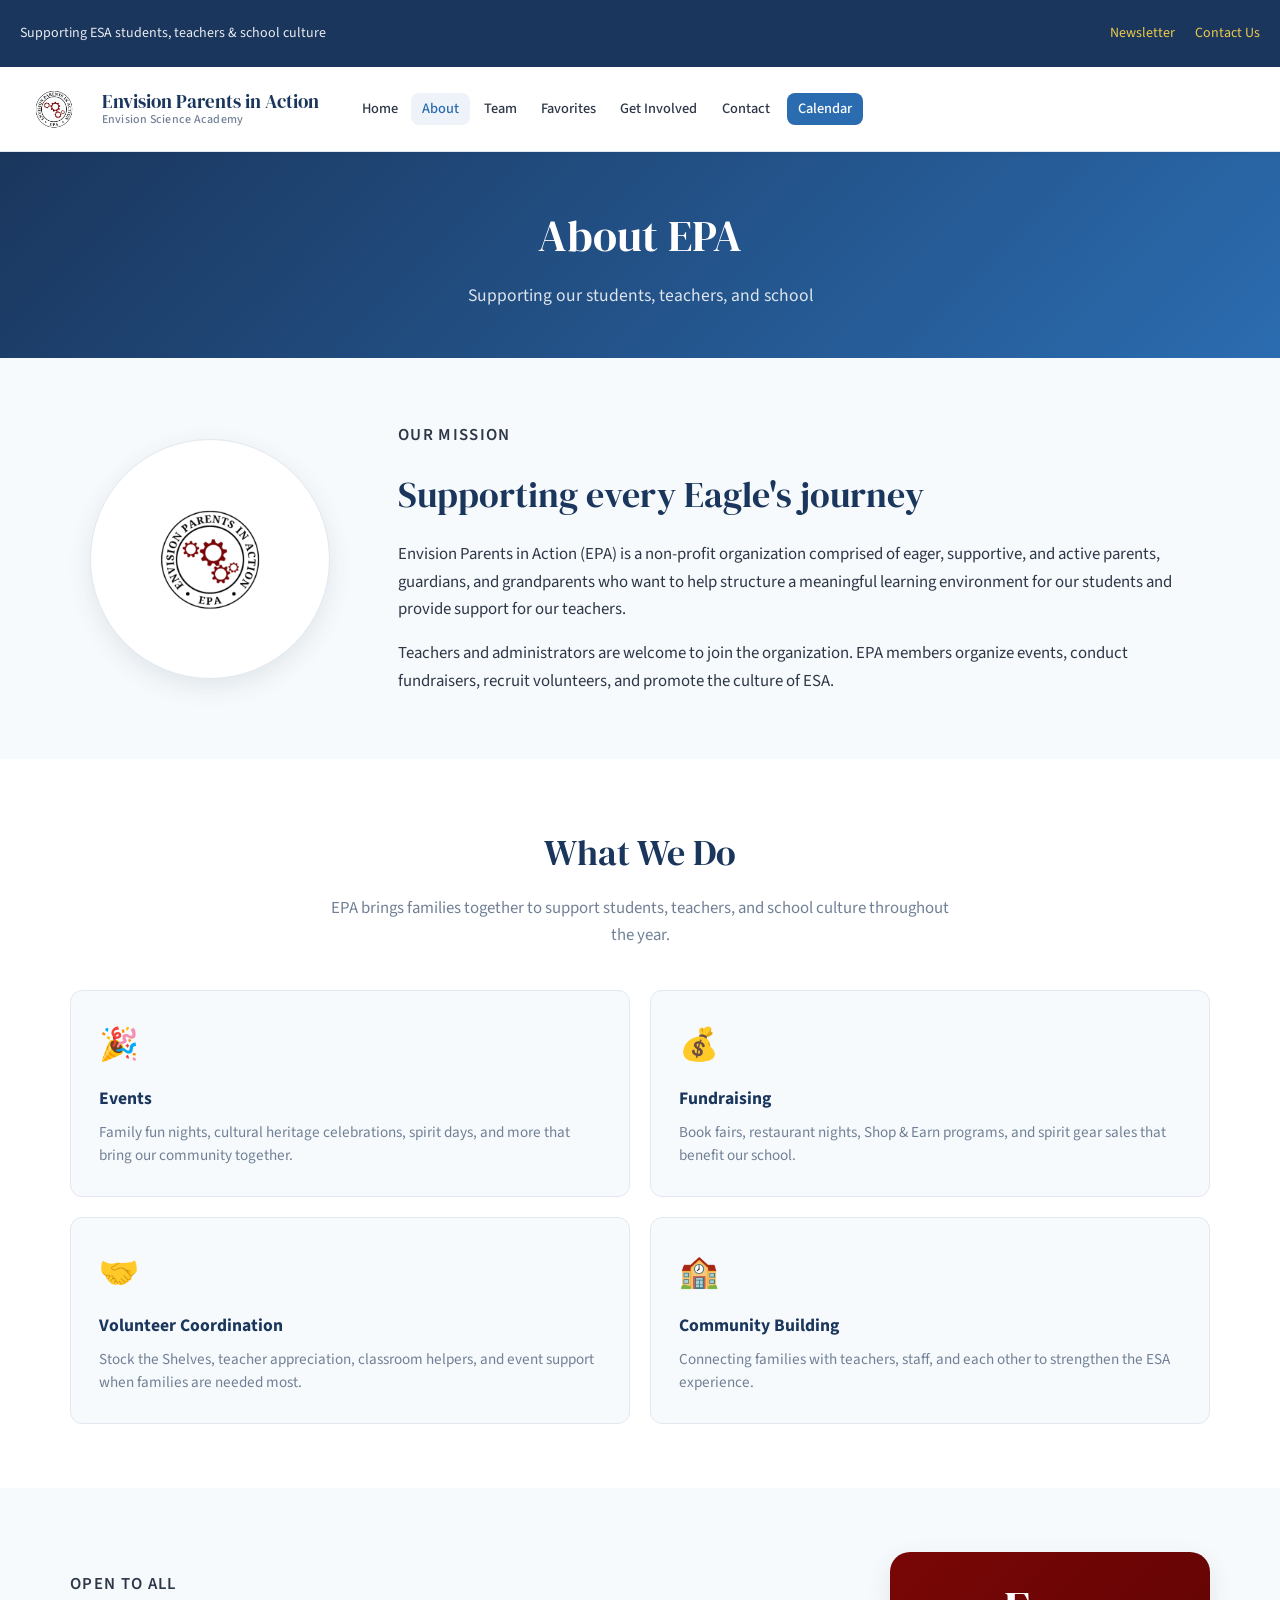
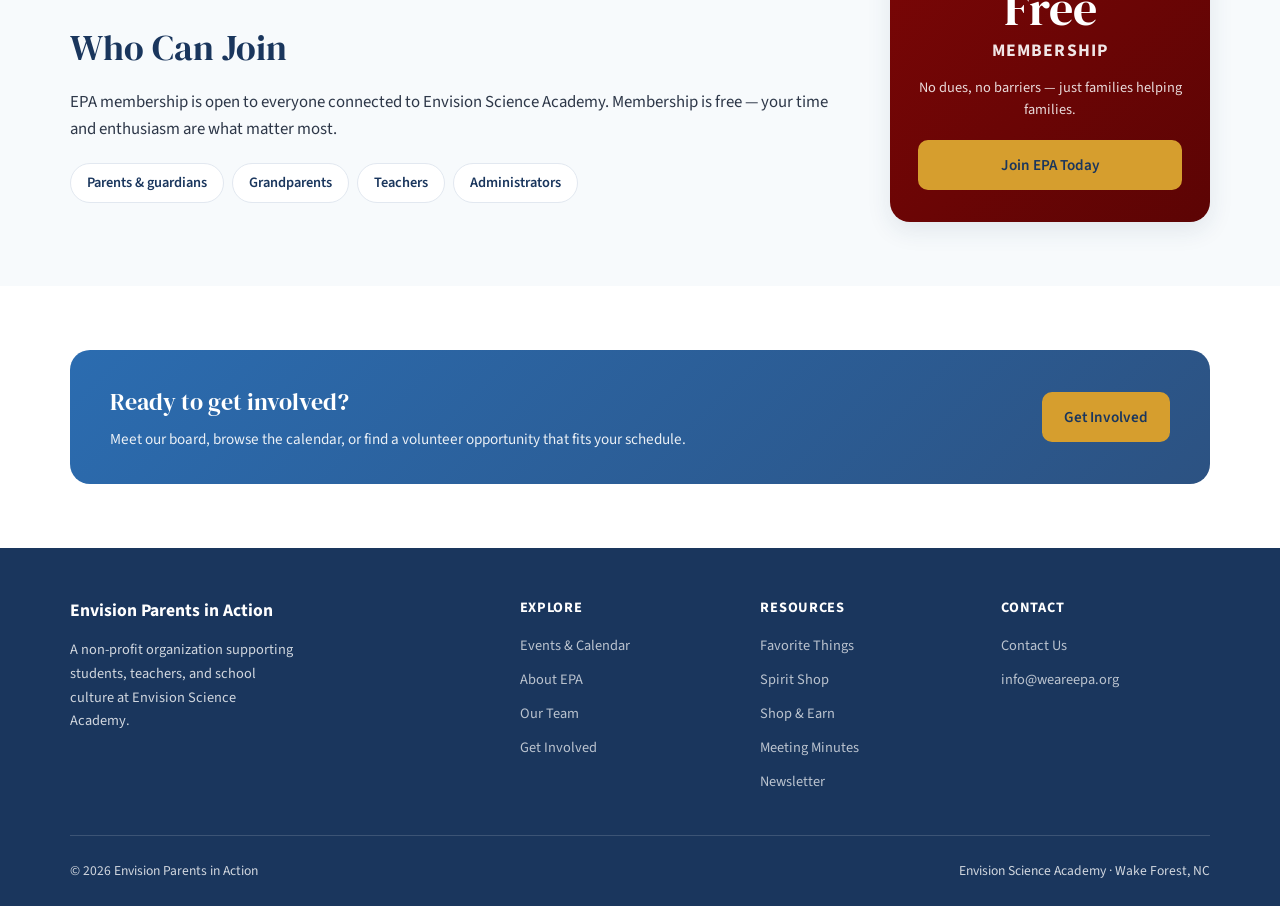
==== commit 25eead26: "additions" ====
--- a/about.html
+++ b/about.html
@@ -38,6 +38,7 @@
         <li><a href="index.html">Home</a></li>
         <li><a href="about.html" aria-current="page">About</a></li>
         <li><a href="team.html">Team</a></li>
+        <li><a href="favorite-things.html">Favorites</a></li>
         <li><a href="get-involved.html">Get Involved</a></li>
         <li><a href="contact.html">Contact</a></li>
         <li><a href="events.html" class="nav-calendar">Calendar</a></li>
@@ -55,35 +56,93 @@
 
     <section class="section">
       <div class="container">
-        <div class="content-block">
-          <h2>The EPA Mission</h2>
-          <p>
-            Envision Parents in Action (EPA) is a non-profit organization comprised of eager,
-            supportive, and active parents, guardians, and grandparents who want to help structure
-            a meaningful learning environment for our students and provide support for our teachers.
-          </p>
-          <p>
-            Teachers and administrators are welcome to join the organization. EPA members organize
-            events, conduct fundraisers, recruit volunteers, and promote the culture of ESA.
-          </p>
+        <div class="about-mission">
+          <div class="about-mission-visual">
+            <img src="assets/images/logo.png" alt="Envision Parents in Action logo">
+          </div>
+          <div class="about-mission-content">
+            <p class="section-eyebrow">Our Mission</p>
+            <h2>Supporting every Eagle's journey</h2>
+            <p>
+              Envision Parents in Action (EPA) is a non-profit organization comprised of eager,
+              supportive, and active parents, guardians, and grandparents who want to help structure
+              a meaningful learning environment for our students and provide support for our teachers.
+            </p>
+            <p>
+              Teachers and administrators are welcome to join the organization. EPA members organize
+              events, conduct fundraisers, recruit volunteers, and promote the culture of ESA.
+            </p>
+          </div>
+        </div>
+      </div>
+    </section>
 
+    <section class="section section--alt">
+      <div class="container">
+        <div class="section-header">
           <h2>What We Do</h2>
-          <ul>
-            <li><strong>Events</strong> — Family fun nights, cultural heritage celebrations, spirit days, and more</li>
-            <li><strong>Fundraising</strong> — Book fairs, restaurant nights, Shop &amp; Earn programs, and spirit gear sales</li>
-            <li><strong>Volunteer coordination</strong> — Stock the Shelves, teacher appreciation, classroom helpers, and event support</li>
-            <li><strong>Community building</strong> — Connecting families with teachers, staff, and each other</li>
-          </ul>
+          <p>EPA brings families together to support students, teachers, and school culture throughout the year.</p>
+        </div>
+        <div class="about-pillars">
+          <article class="about-pillar-card">
+            <span class="about-pillar-icon" aria-hidden="true">🎉</span>
+            <h3>Events</h3>
+            <p>Family fun nights, cultural heritage celebrations, spirit days, and more that bring our community together.</p>
+          </article>
+          <article class="about-pillar-card">
+            <span class="about-pillar-icon" aria-hidden="true">💰</span>
+            <h3>Fundraising</h3>
+            <p>Book fairs, restaurant nights, Shop &amp; Earn programs, and spirit gear sales that benefit our school.</p>
+          </article>
+          <article class="about-pillar-card">
+            <span class="about-pillar-icon" aria-hidden="true">🤝</span>
+            <h3>Volunteer Coordination</h3>
+            <p>Stock the Shelves, teacher appreciation, classroom helpers, and event support when families are needed most.</p>
+          </article>
+          <article class="about-pillar-card">
+            <span class="about-pillar-icon" aria-hidden="true">🏫</span>
+            <h3>Community Building</h3>
+            <p>Connecting families with teachers, staff, and each other to strengthen the ESA experience.</p>
+          </article>
+        </div>
+      </div>
+    </section>
 
-          <h2>Who Can Join</h2>
-          <p>
-            EPA membership is open to all parents, guardians, grandparents, teachers, and
-            administrators at Envision Science Academy. Membership is free — your time and
-            enthusiasm are what matter most.
-          </p>
-          <p>
-            <a class="btn btn-primary" href="get-involved.html#membership">Join EPA Today</a>
-          </p>
+    <section class="section">
+      <div class="container">
+        <div class="about-join">
+          <div class="about-join-content">
+            <p class="section-eyebrow">Open to All</p>
+            <h2>Who Can Join</h2>
+            <p>
+              EPA membership is open to everyone connected to Envision Science Academy.
+              Membership is free — your time and enthusiasm are what matter most.
+            </p>
+            <ul class="about-member-list">
+              <li>Parents &amp; guardians</li>
+              <li>Grandparents</li>
+              <li>Teachers</li>
+              <li>Administrators</li>
+            </ul>
+          </div>
+          <div class="about-join-highlight">
+            <p class="about-join-stat">Free</p>
+            <p class="about-join-label">Membership</p>
+            <p class="about-join-note">No dues, no barriers — just families helping families.</p>
+            <a class="btn btn-gold" href="get-involved.html#membership">Join EPA Today</a>
+          </div>
+        </div>
+      </div>
+    </section>
+
+    <section class="section section--alt">
+      <div class="container">
+        <div class="cta-banner">
+          <div>
+            <h2>Ready to get involved?</h2>
+            <p>Meet our board, browse the calendar, or find a volunteer opportunity that fits your schedule.</p>
+          </div>
+          <a class="btn btn-gold" href="get-involved.html">Get Involved</a>
         </div>
       </div>
     </section>
@@ -108,6 +167,7 @@
         <div class="footer-col">
           <h4>Resources</h4>
           <ul>
+            <li><a href="favorite-things.html">Favorite Things</a></li>
             <li><a href="get-involved.html#spirit">Spirit Shop</a></li>
             <li><a href="get-involved.html#shop-earn">Shop &amp; Earn</a></li>
             <li><a href="get-involved.html#minutes">Meeting Minutes</a></li>
--- a/css/styles.css
+++ b/css/styles.css
@@ -73,7 +73,159 @@
   width: min(1280px, calc(100% - 2rem));
 }
 
-/* Header */
+.container--narrow {
+  width: min(800px, calc(100% - 2rem));
+  margin-inline: auto;
+}
+
+.content-block--center {
+  text-align: center;
+  margin-inline: auto;
+}
+
+/* Accordion — Favorite Things */
+.accordion {
+  display: flex;
+  flex-direction: column;
+  gap: 0.75rem;
+  margin-top: 2rem;
+}
+
+.accordion-item,
+.accordion-sub {
+  background: var(--color-surface);
+  border: 1px solid var(--color-border);
+  border-radius: var(--radius);
+  overflow: hidden;
+}
+
+.accordion-item > summary,
+.accordion-sub > summary {
+  display: flex;
+  align-items: center;
+  justify-content: space-between;
+  gap: 1rem;
+  padding: 1rem 1.25rem;
+  font-weight: 600;
+  font-size: 1.05rem;
+  color: var(--color-navy);
+  cursor: pointer;
+  list-style: none;
+  user-select: none;
+  transition: background var(--transition);
+}
+
+.accordion-item > summary::-webkit-details-marker,
+.accordion-sub > summary::-webkit-details-marker {
+  display: none;
+}
+
+.accordion-item > summary::after,
+.accordion-sub > summary::after {
+  content: "+";
+  font-size: 1.25rem;
+  font-weight: 400;
+  color: var(--color-blue);
+  flex-shrink: 0;
+  width: 1.25rem;
+  text-align: center;
+}
+
+.accordion-item[open] > summary::after,
+.accordion-sub[open] > summary::after {
+  content: "−";
+}
+
+.accordion-item > summary:hover,
+.accordion-sub > summary:hover {
+  background: rgba(43, 108, 176, 0.06);
+}
+
+.accordion-item[open] > summary {
+  border-bottom: 1px solid var(--color-border);
+  background: rgba(43, 108, 176, 0.04);
+}
+
+.accordion-title {
+  font-family: var(--font-display);
+  font-weight: 400;
+  font-size: 1.2rem;
+}
+
+.accordion-count {
+  font-size: 0.75rem;
+  font-weight: 700;
+  color: var(--color-blue);
+  background: rgba(43, 108, 176, 0.1);
+  padding: 0.2rem 0.55rem;
+  border-radius: 999px;
+  margin-right: 0.5rem;
+}
+
+.accordion-panel {
+  padding: 1rem 1.25rem 1.25rem;
+}
+
+.accordion-desc {
+  margin: 0 0 1rem;
+  color: var(--color-muted);
+  font-size: 0.95rem;
+}
+
+.accordion-nested {
+  display: flex;
+  flex-direction: column;
+  gap: 0.5rem;
+}
+
+.accordion-sub > summary {
+  font-size: 0.95rem;
+  padding: 0.75rem 1rem;
+  background: var(--color-bg);
+}
+
+.accordion-sub-panel {
+  padding: 0.5rem 1rem 1rem;
+}
+
+.favorite-links {
+  list-style: none;
+  margin: 0;
+  padding: 0;
+  display: grid;
+  grid-template-columns: repeat(auto-fill, minmax(220px, 1fr));
+  gap: 0.5rem;
+}
+
+.favorite-links a {
+  display: flex;
+  align-items: center;
+  justify-content: space-between;
+  gap: 0.5rem;
+  padding: 0.65rem 0.85rem;
+  border-radius: 8px;
+  background: var(--color-bg);
+  color: var(--color-navy);
+  font-weight: 500;
+  font-size: 0.9rem;
+  transition: all var(--transition);
+}
+
+.favorite-links a:hover {
+  background: rgba(43, 108, 176, 0.1);
+  color: var(--color-blue);
+}
+
+.favorite-link-icon {
+  color: var(--color-blue);
+  font-size: 0.85rem;
+  opacity: 0.7;
+}
+
+.favorite-links a:hover .favorite-link-icon {
+  opacity: 1;
+}
+
 .site-header {
   position: sticky;
   top: 0;
@@ -94,9 +246,9 @@
   align-items: center;
   justify-content: space-between;
   gap: 1rem;
-  width: min(1140px, calc(100% - 2rem));
-  margin-inline: auto;
-  padding: 0.5rem 0;
+  width: 100%;
+  margin-inline: 0;
+  padding: 0.5rem 1.25rem;
 }
 
 .utility-bar a {
@@ -117,10 +269,10 @@
   align-items: center;
   justify-content: flex-start;
   gap: 2rem;
-  width: min(1200px, calc(100% - 2rem));
-  margin-inline: auto;
+  width: 100%;
+  margin-inline: 0;
   min-height: var(--nav-height);
-  padding: 0.5rem 0;
+  padding: 0.5rem 1.25rem;
 }
 
 .nav-brand {
@@ -138,11 +290,11 @@
 }
 
 .nav-logo img {
-  height: 58px;
-  width: auto;
-  max-width: 200px;
+  height: 68px;
+  width: 68px;
+  border-radius: 50%;
   object-fit: contain;
-  object-position: left center;
+  flex-shrink: 0;
 }
 
 .nav-logo-text {
@@ -468,16 +620,17 @@
   display: flex;
   align-items: center;
   justify-content: center;
-  background: rgba(255, 255, 255, 0.95);
-  border-radius: var(--radius-lg);
-  padding: 1.5rem 2rem;
-  box-shadow: var(--shadow-lg);
 }
 
 .hero-logo img {
-  width: 100%;
-  max-width: 380px;
-  height: auto;
+  width: min(280px, 70vw);
+  height: min(280px, 70vw);
+  border-radius: 50%;
+  object-fit: contain;
+  background: #fff;
+  padding: clamp(1.5rem, 4vw, 2.5rem);
+  border: 4px solid rgba(255, 255, 255, 0.5);
+  box-shadow: 0 12px 40px rgba(0, 0, 0, 0.25);
 }
 
 .hero-inner--simple {
@@ -1145,9 +1298,164 @@
   gap: 1.25rem;
 }
 
+/* About page */
+.about-mission {
   display: grid;
-  grid-template-columns: repeat(auto-fill, minmax(300px, 1fr));
+  grid-template-columns: minmax(200px, 280px) 1fr;
+  gap: 3rem;
+  align-items: center;
+}
+
+.about-mission-visual {
+  display: flex;
+  align-items: center;
+  justify-content: center;
+}
+
+.about-mission-visual img {
+  width: min(240px, 100%);
+  aspect-ratio: 1;
+  border-radius: 50%;
+  object-fit: contain;
+  background: #fff;
+  padding: 1.75rem;
+  border: 1px solid var(--color-border);
+  box-shadow: var(--shadow-md);
+}
+
+.about-mission-content h2 {
+  font-family: var(--font-display);
+  font-size: clamp(1.75rem, 3vw, 2.25rem);
+  font-weight: 400;
+  color: var(--color-navy);
+  margin: 0 0 1rem;
+}
+
+.about-mission-content p {
+  margin: 0 0 1rem;
+  color: var(--color-text);
+  font-size: 1.05rem;
+  line-height: 1.65;
+}
+
+.about-mission-content p:last-child {
+  margin-bottom: 0;
+}
+
+.about-pillars {
+  display: grid;
+  grid-template-columns: repeat(2, 1fr);
   gap: 1.25rem;
+}
+
+.about-pillar-card {
+  background: var(--color-bg);
+  border: 1px solid var(--color-border);
+  border-radius: var(--radius);
+  padding: 1.75rem;
+  transition: border-color var(--transition), box-shadow var(--transition), transform var(--transition);
+}
+
+.about-pillar-card:hover {
+  border-color: var(--color-blue);
+  box-shadow: var(--shadow-md);
+  transform: translateY(-2px);
+}
+
+.about-pillar-icon {
+  display: block;
+  font-size: 2rem;
+  margin-bottom: 0.75rem;
+}
+
+.about-pillar-card h3 {
+  font-size: 1.1rem;
+  color: var(--color-navy);
+  margin: 0 0 0.5rem;
+}
+
+.about-pillar-card p {
+  margin: 0;
+  font-size: 0.95rem;
+  color: var(--color-muted);
+  line-height: 1.55;
+}
+
+.about-join {
+  display: grid;
+  grid-template-columns: 1fr minmax(260px, 320px);
+  gap: 2.5rem;
+  align-items: center;
+}
+
+.about-join-content h2 {
+  font-family: var(--font-display);
+  font-size: clamp(1.75rem, 3vw, 2.25rem);
+  font-weight: 400;
+  color: var(--color-navy);
+  margin: 0 0 0.75rem;
+}
+
+.about-join-content > p {
+  margin: 0 0 1.25rem;
+  color: var(--color-text);
+  font-size: 1.05rem;
+  line-height: 1.6;
+}
+
+.about-member-list {
+  display: flex;
+  flex-wrap: wrap;
+  gap: 0.5rem;
+  list-style: none;
+  margin: 0;
+  padding: 0;
+}
+
+.about-member-list li {
+  background: var(--color-surface);
+  border: 1px solid var(--color-border);
+  border-radius: 999px;
+  padding: 0.45rem 1rem;
+  font-size: 0.9rem;
+  font-weight: 600;
+  color: var(--color-navy);
+}
+
+.about-join-highlight {
+  text-align: center;
+  background: linear-gradient(135deg, #790606 0%, #5c0404 100%);
+  color: #fff;
+  border-radius: var(--radius-lg);
+  padding: 2rem 1.75rem;
+  box-shadow: var(--shadow-md);
+}
+
+.about-join-stat {
+  font-family: var(--font-display);
+  font-size: 3rem;
+  line-height: 1;
+  margin: 0;
+}
+
+.about-join-label {
+  font-size: 1.1rem;
+  font-weight: 700;
+  letter-spacing: 0.06em;
+  text-transform: uppercase;
+  margin: 0.25rem 0 0.75rem;
+  opacity: 0.9;
+}
+
+.about-join-note {
+  font-size: 0.9rem;
+  opacity: 0.85;
+  margin: 0 0 1.25rem;
+  line-height: 1.5;
+}
+
+.about-join-highlight .btn {
+  width: 100%;
 }
 
 .program-card {
@@ -1369,6 +1677,20 @@
   .contact-layout {
     grid-template-columns: 1fr;
   }
+
+  .about-mission {
+    grid-template-columns: 1fr;
+    gap: 2rem;
+    text-align: center;
+  }
+
+  .about-mission-visual img {
+    width: min(200px, 60vw);
+  }
+
+  .about-join {
+    grid-template-columns: 1fr;
+  }
 }
 
 @media (max-width: 900px) {
@@ -1381,8 +1703,8 @@
   }
 
   .nav-logo img {
-    height: 48px;
-    max-width: 160px;
+    height: 52px;
+    width: 52px;
   }
 
   .nav-menu {
@@ -1450,4 +1772,12 @@
   .form-row {
     grid-template-columns: 1fr;
   }
-}
+
+  .about-pillars {
+    grid-template-columns: 1fr;
+  }
+
+  .about-member-list {
+    justify-content: center;
+  }
+}
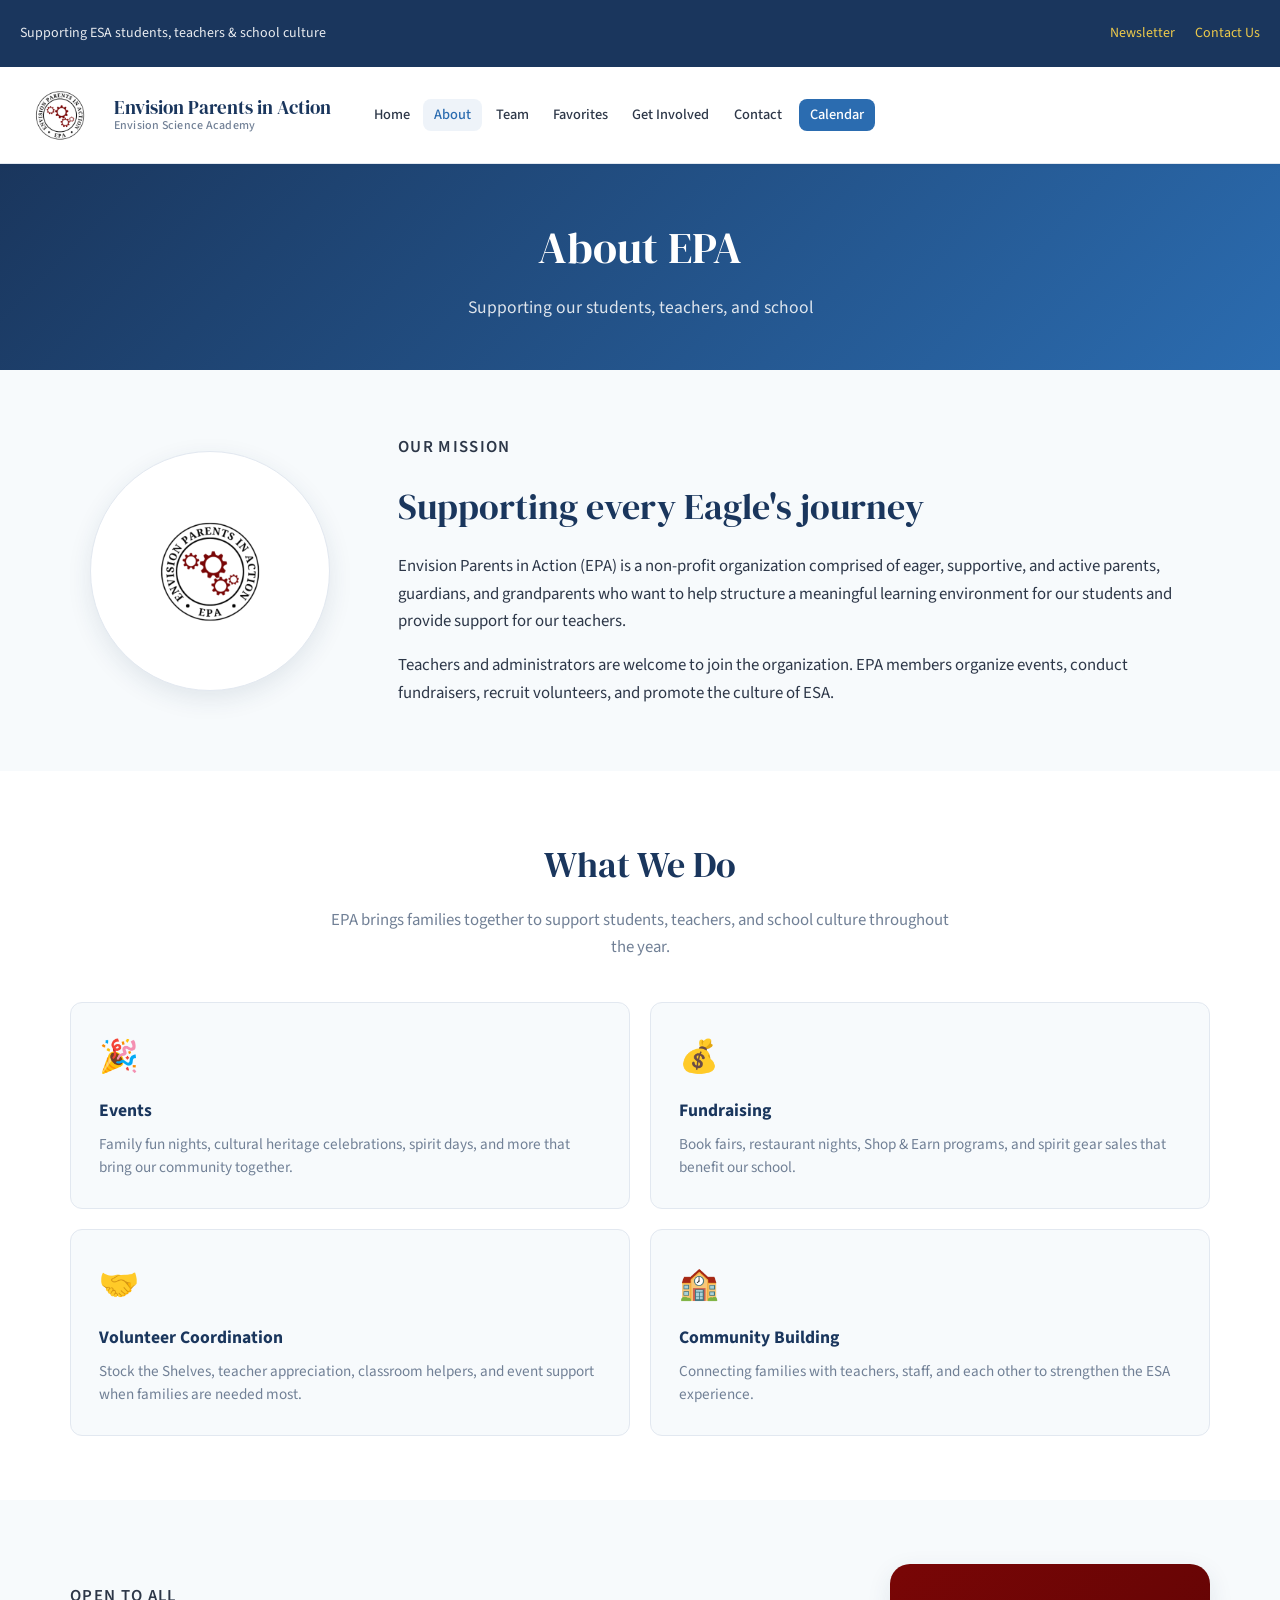
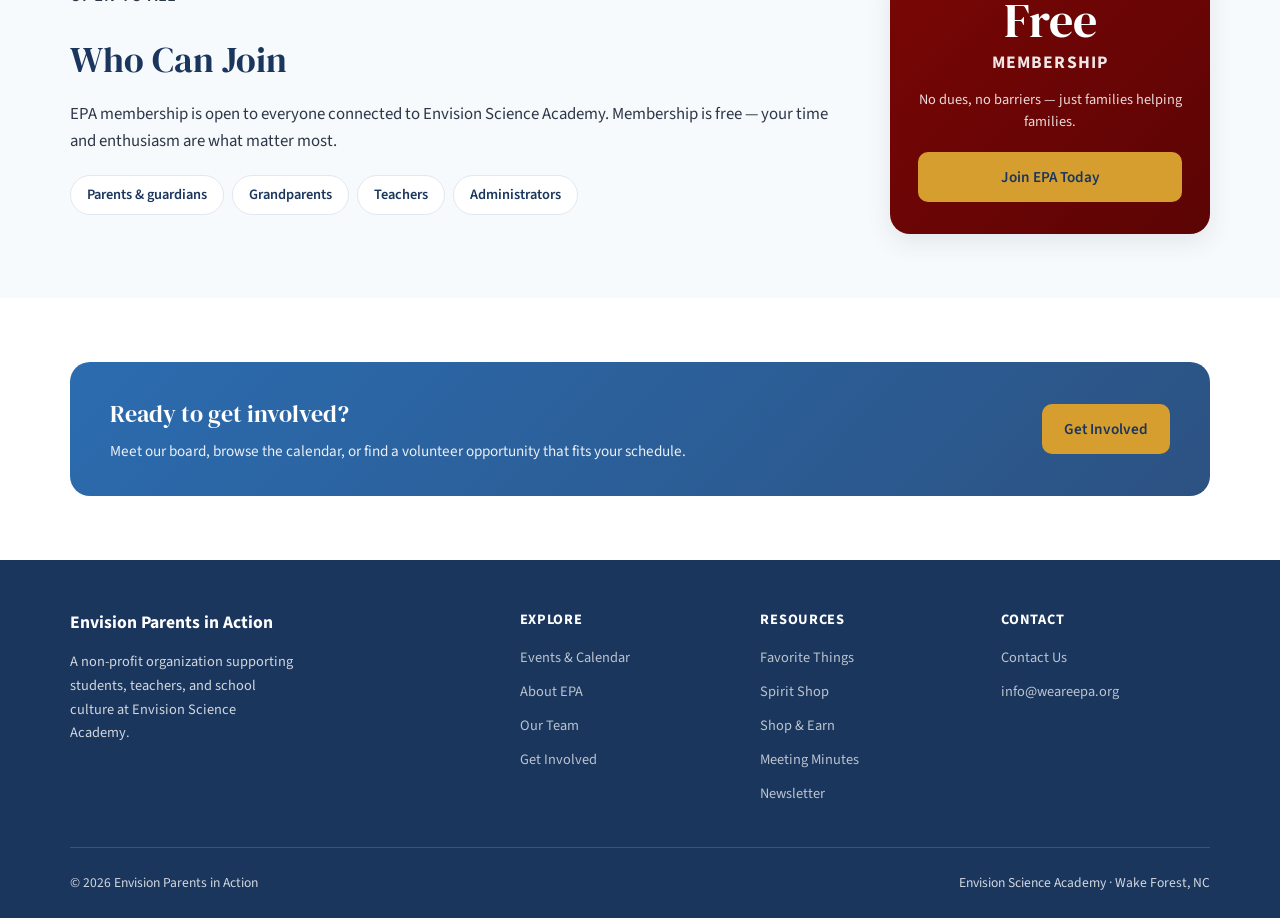
==== commit 6e10dfb5: "fixes" ====
--- a/about.html
+++ b/about.html
@@ -16,7 +16,7 @@
       <div class="utility-bar-inner">
         <p>Supporting ESA students, teachers &amp; school culture</p>
         <div class="utility-bar-links">
-          <a href="https://mailchi.mp/8a780be87146/epa-weekly-newsletter-8342409" target="_blank" rel="noopener noreferrer">Newsletter</a>
+          <a href="newsletter.html">Newsletter</a>
           <a href="contact.html">Contact Us</a>
         </div>
       </div>
@@ -171,7 +171,7 @@
             <li><a href="get-involved.html#spirit">Spirit Shop</a></li>
             <li><a href="get-involved.html#shop-earn">Shop &amp; Earn</a></li>
             <li><a href="get-involved.html#minutes">Meeting Minutes</a></li>
-            <li><a href="https://mailchi.mp/8a780be87146/epa-weekly-newsletter-8342409" target="_blank" rel="noopener noreferrer">Newsletter</a></li>
+            <li><a href="newsletter.html">Newsletter</a></li>
           </ul>
         </div>
         <div class="footer-col">
--- a/css/styles.css
+++ b/css/styles.css
@@ -21,7 +21,7 @@
   --shadow-lg: 0 16px 48px rgba(26, 54, 93, 0.12);
   --radius: 12px;
   --radius-lg: 20px;
-  --nav-height: 72px;
+  --nav-height: 84px;
   --transition: 0.2s ease;
 }
 
@@ -103,8 +103,8 @@
 .accordion-sub > summary {
   display: flex;
   align-items: center;
-  justify-content: space-between;
-  gap: 1rem;
+  justify-content: flex-start;
+  gap: 0.5rem;
   padding: 1rem 1.25rem;
   font-weight: 600;
   font-size: 1.05rem;
@@ -129,6 +129,7 @@
   flex-shrink: 0;
   width: 1.25rem;
   text-align: center;
+  margin-left: auto;
 }
 
 .accordion-item[open] > summary::after,
@@ -159,7 +160,7 @@
   background: rgba(43, 108, 176, 0.1);
   padding: 0.2rem 0.55rem;
   border-radius: 999px;
-  margin-right: 0.5rem;
+  flex-shrink: 0;
 }
 
 .accordion-panel {
@@ -182,6 +183,12 @@
   font-size: 0.95rem;
   padding: 0.75rem 1rem;
   background: var(--color-bg);
+}
+
+.accordion-sub .accordion-title {
+  font-family: inherit;
+  font-size: inherit;
+  font-weight: 600;
 }
 
 .accordion-sub-panel {
@@ -290,11 +297,12 @@
 }
 
 .nav-logo img {
-  height: 68px;
-  width: 68px;
+  height: 80px;
+  width: 80px;
   border-radius: 50%;
   object-fit: contain;
   flex-shrink: 0;
+  transform: scale(1.12);
 }
 
 .nav-logo-text {
@@ -1458,6 +1466,173 @@
   width: 100%;
 }
 
+/* Newsletter feed */
+.newsletter-intro {
+  display: flex;
+  align-items: flex-end;
+  justify-content: space-between;
+  gap: 2rem;
+  margin-bottom: 2.5rem;
+  padding-bottom: 2rem;
+  border-bottom: 1px solid var(--color-border);
+}
+
+.newsletter-intro-copy {
+  max-width: 640px;
+}
+
+.newsletter-intro-copy h2 {
+  font-family: var(--font-display);
+  font-size: clamp(1.75rem, 3vw, 2.25rem);
+  font-weight: 400;
+  color: var(--color-navy);
+  margin: 0 0 0.75rem;
+}
+
+.newsletter-intro-copy p:last-child {
+  margin: 0;
+  color: var(--color-text);
+  font-size: 1.05rem;
+  line-height: 1.6;
+}
+
+.newsletter-intro-actions {
+  display: flex;
+  flex-wrap: wrap;
+  gap: 0.75rem;
+  flex-shrink: 0;
+}
+
+.newsletter-feed {
+  display: grid;
+  grid-template-columns: repeat(4, 1fr);
+  gap: 1.25rem;
+}
+
+.newsletter-card {
+  background: var(--color-surface);
+  border: 1px solid var(--color-border);
+  border-radius: var(--radius);
+  overflow: hidden;
+  transition: border-color var(--transition), box-shadow var(--transition), transform var(--transition);
+}
+
+.newsletter-card:hover {
+  border-color: var(--color-blue);
+  box-shadow: var(--shadow-md);
+  transform: translateY(-2px);
+}
+
+.newsletter-card-link {
+  display: flex;
+  flex-direction: column;
+  height: 100%;
+  color: inherit;
+}
+
+.newsletter-card-image {
+  position: relative;
+  aspect-ratio: 16 / 10;
+  overflow: hidden;
+  background: #790606;
+}
+
+.newsletter-card-image img {
+  width: 100%;
+  height: 100%;
+  object-fit: cover;
+}
+
+.newsletter-card-image--placeholder {
+  display: flex;
+  align-items: center;
+  justify-content: center;
+  background: linear-gradient(135deg, #790606 0%, #5c0404 100%);
+}
+
+.newsletter-card-image--placeholder img {
+  width: 45%;
+  height: 45%;
+  object-fit: contain;
+  border-radius: 50%;
+  background: #fff;
+  padding: 0.75rem;
+}
+
+.newsletter-card-badge {
+  position: absolute;
+  top: 0.75rem;
+  left: 0.75rem;
+  background: var(--color-gold);
+  color: var(--color-navy);
+  font-size: 0.7rem;
+  font-weight: 700;
+  letter-spacing: 0.05em;
+  text-transform: uppercase;
+  padding: 0.3rem 0.6rem;
+  border-radius: 999px;
+}
+
+.newsletter-card-body {
+  display: flex;
+  flex-direction: column;
+  flex: 1;
+  gap: 0.4rem;
+  padding: 1rem 1.1rem 1.15rem;
+}
+
+.newsletter-card-date {
+  font-size: 0.8rem;
+  font-weight: 600;
+  color: var(--color-blue);
+  text-transform: uppercase;
+  letter-spacing: 0.04em;
+}
+
+.newsletter-card-body h3 {
+  font-size: 1rem;
+  line-height: 1.35;
+  color: var(--color-navy);
+  margin: 0;
+}
+
+.newsletter-card-body p {
+  margin: 0;
+  font-size: 0.88rem;
+  color: var(--color-muted);
+  line-height: 1.45;
+  display: -webkit-box;
+  -webkit-line-clamp: 2;
+  -webkit-box-orient: vertical;
+  overflow: hidden;
+}
+
+.newsletter-card-cta {
+  margin-top: auto;
+  padding-top: 0.5rem;
+  font-size: 0.88rem;
+  font-weight: 600;
+  color: var(--color-blue);
+}
+
+.newsletter-card:hover .newsletter-card-cta {
+  color: var(--color-navy);
+}
+
+.newsletter-updated {
+  margin: 1.5rem 0 0;
+  text-align: center;
+  font-size: 0.85rem;
+  color: var(--color-muted);
+}
+
+.newsletter-empty {
+  grid-column: 1 / -1;
+  text-align: center;
+  color: var(--color-muted);
+  padding: 2rem;
+}
+
 .program-card {
   background: var(--color-surface);
   border: 1px solid var(--color-border);
@@ -1691,6 +1866,15 @@
   .about-join {
     grid-template-columns: 1fr;
   }
+
+  .newsletter-feed {
+    grid-template-columns: repeat(3, 1fr);
+  }
+
+  .newsletter-intro {
+    flex-direction: column;
+    align-items: flex-start;
+  }
 }
 
 @media (max-width: 900px) {
@@ -1703,8 +1887,9 @@
   }
 
   .nav-logo img {
-    height: 52px;
-    width: 52px;
+    height: 56px;
+    width: 56px;
+    transform: scale(1.08);
   }
 
   .nav-menu {
@@ -1780,4 +1965,14 @@
   .about-member-list {
     justify-content: center;
   }
-}
+
+  .newsletter-feed {
+    grid-template-columns: repeat(2, 1fr);
+  }
+}
+
+@media (max-width: 480px) {
+  .newsletter-feed {
+    grid-template-columns: 1fr;
+  }
+}
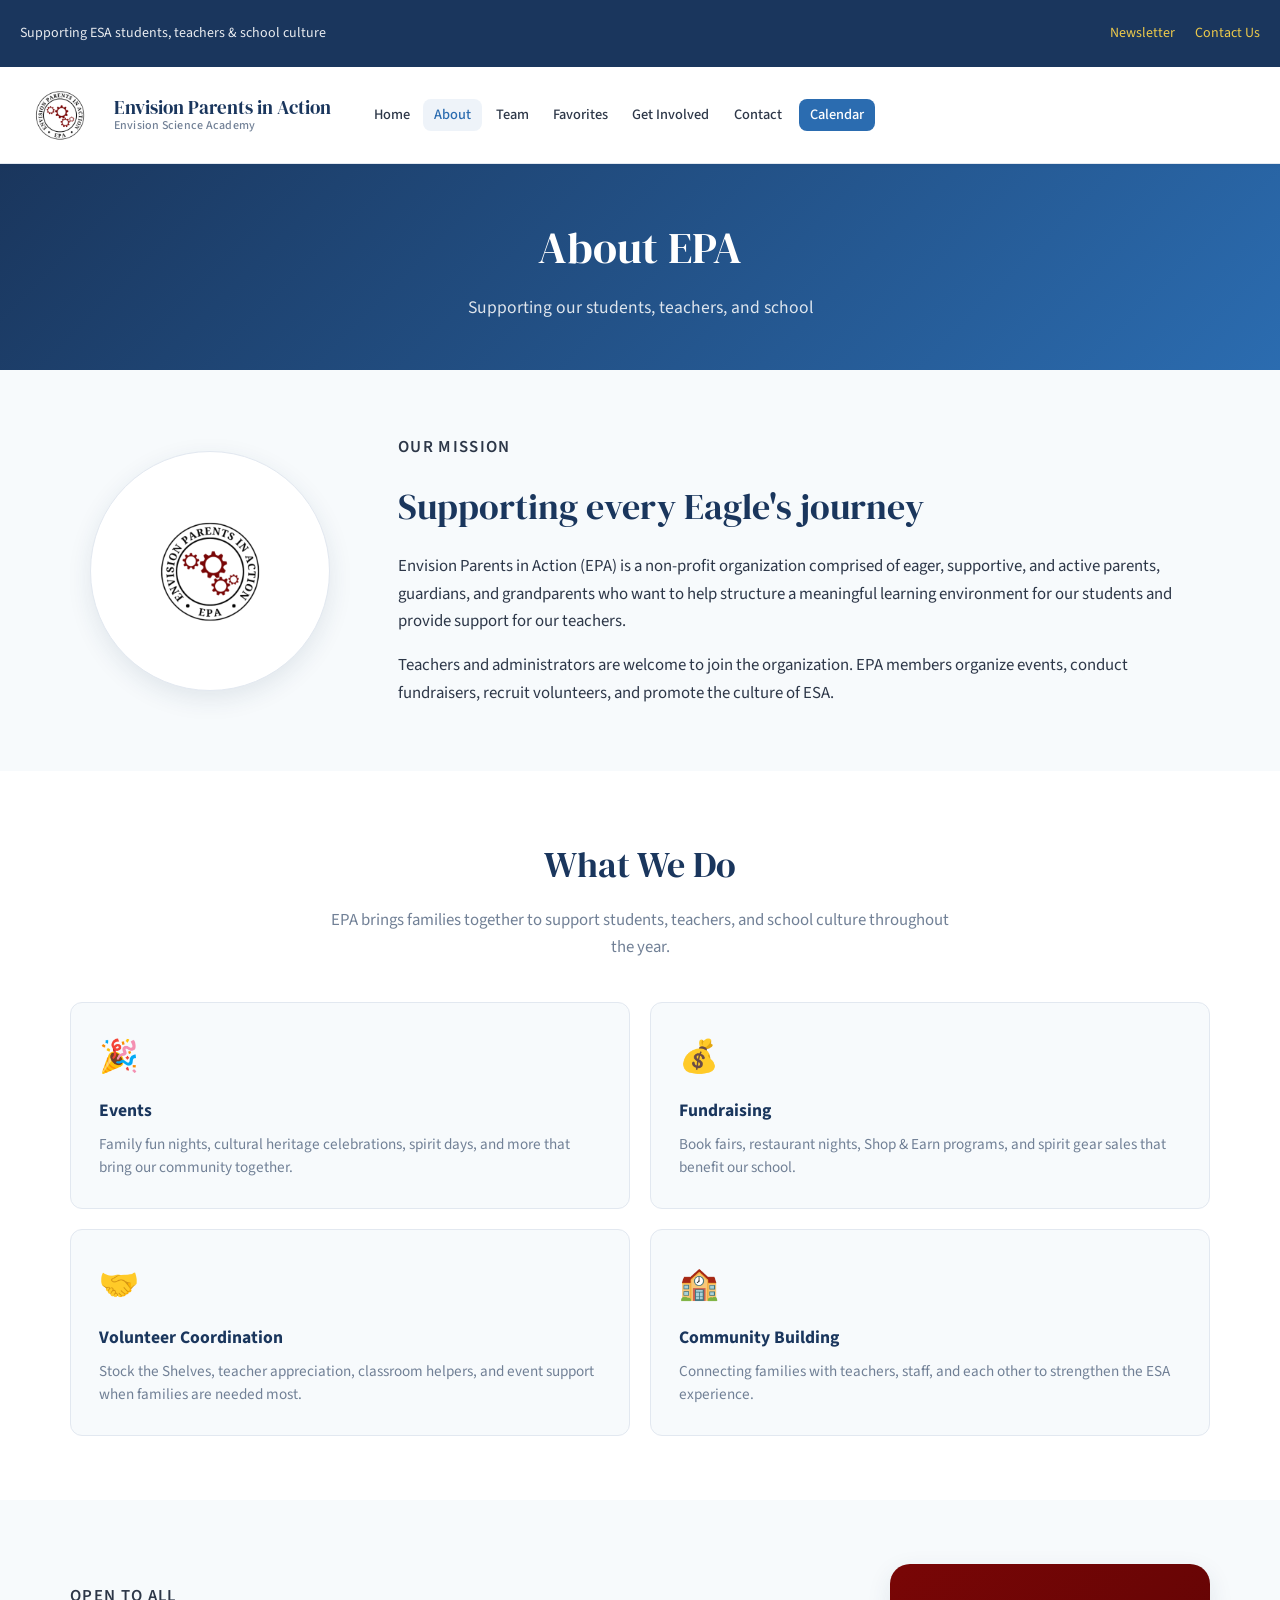
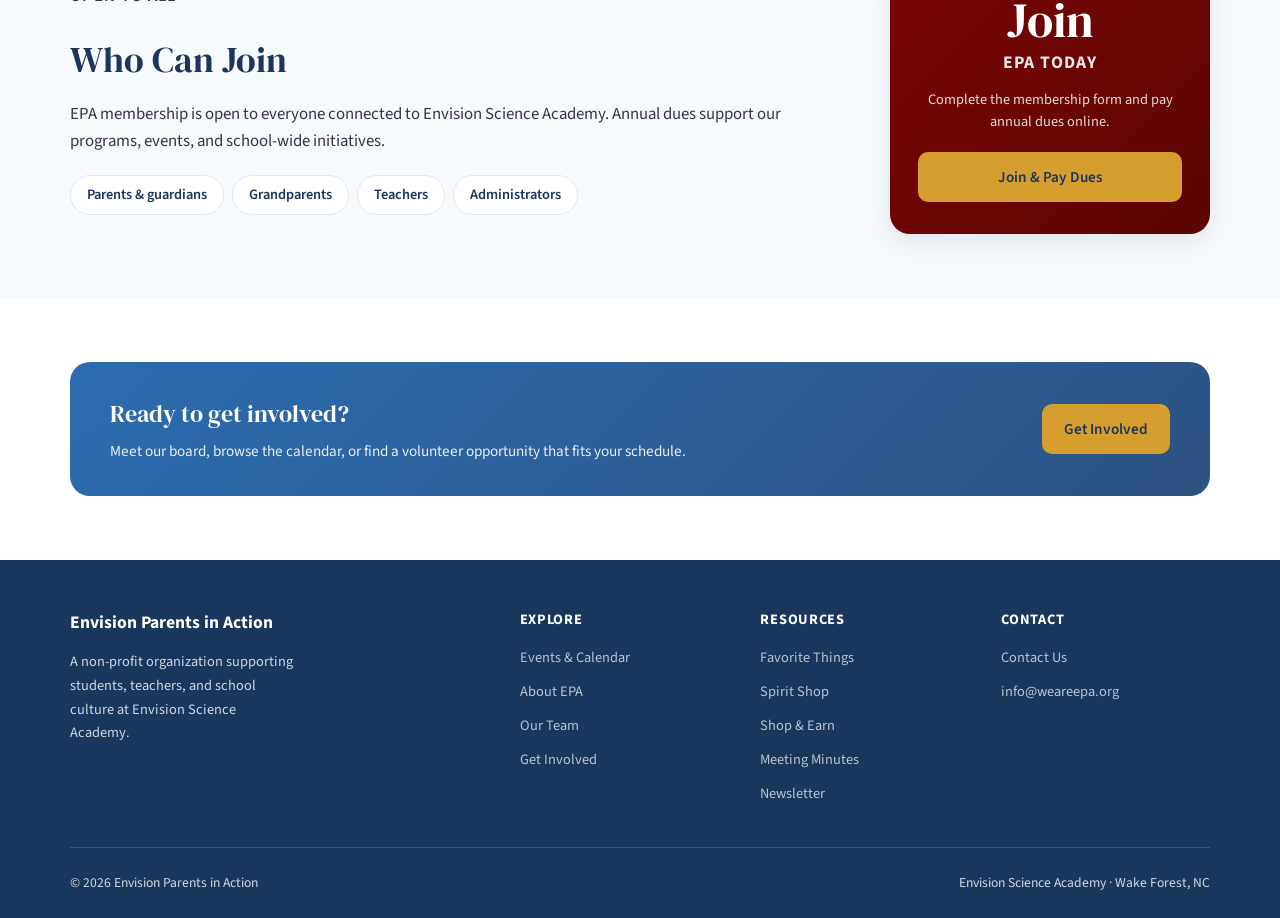
==== commit 62d8fc04: "newsletterR" ====
--- a/about.html
+++ b/about.html
@@ -116,7 +116,7 @@
             <h2>Who Can Join</h2>
             <p>
               EPA membership is open to everyone connected to Envision Science Academy.
-              Membership is free — your time and enthusiasm are what matter most.
+              Annual dues support our programs, events, and school-wide initiatives.
             </p>
             <ul class="about-member-list">
               <li>Parents &amp; guardians</li>
@@ -126,10 +126,10 @@
             </ul>
           </div>
           <div class="about-join-highlight">
-            <p class="about-join-stat">Free</p>
-            <p class="about-join-label">Membership</p>
-            <p class="about-join-note">No dues, no barriers — just families helping families.</p>
-            <a class="btn btn-gold" href="get-involved.html#membership">Join EPA Today</a>
+            <p class="about-join-stat">Join</p>
+            <p class="about-join-label">EPA Today</p>
+            <p class="about-join-note">Complete the membership form and pay annual dues online.</p>
+            <a class="btn btn-gold" href="https://my.cheddarup.com/c/envision-parents-in-action-membership/items" target="_blank" rel="noopener noreferrer">Join &amp; Pay Dues</a>
           </div>
         </div>
       </div>
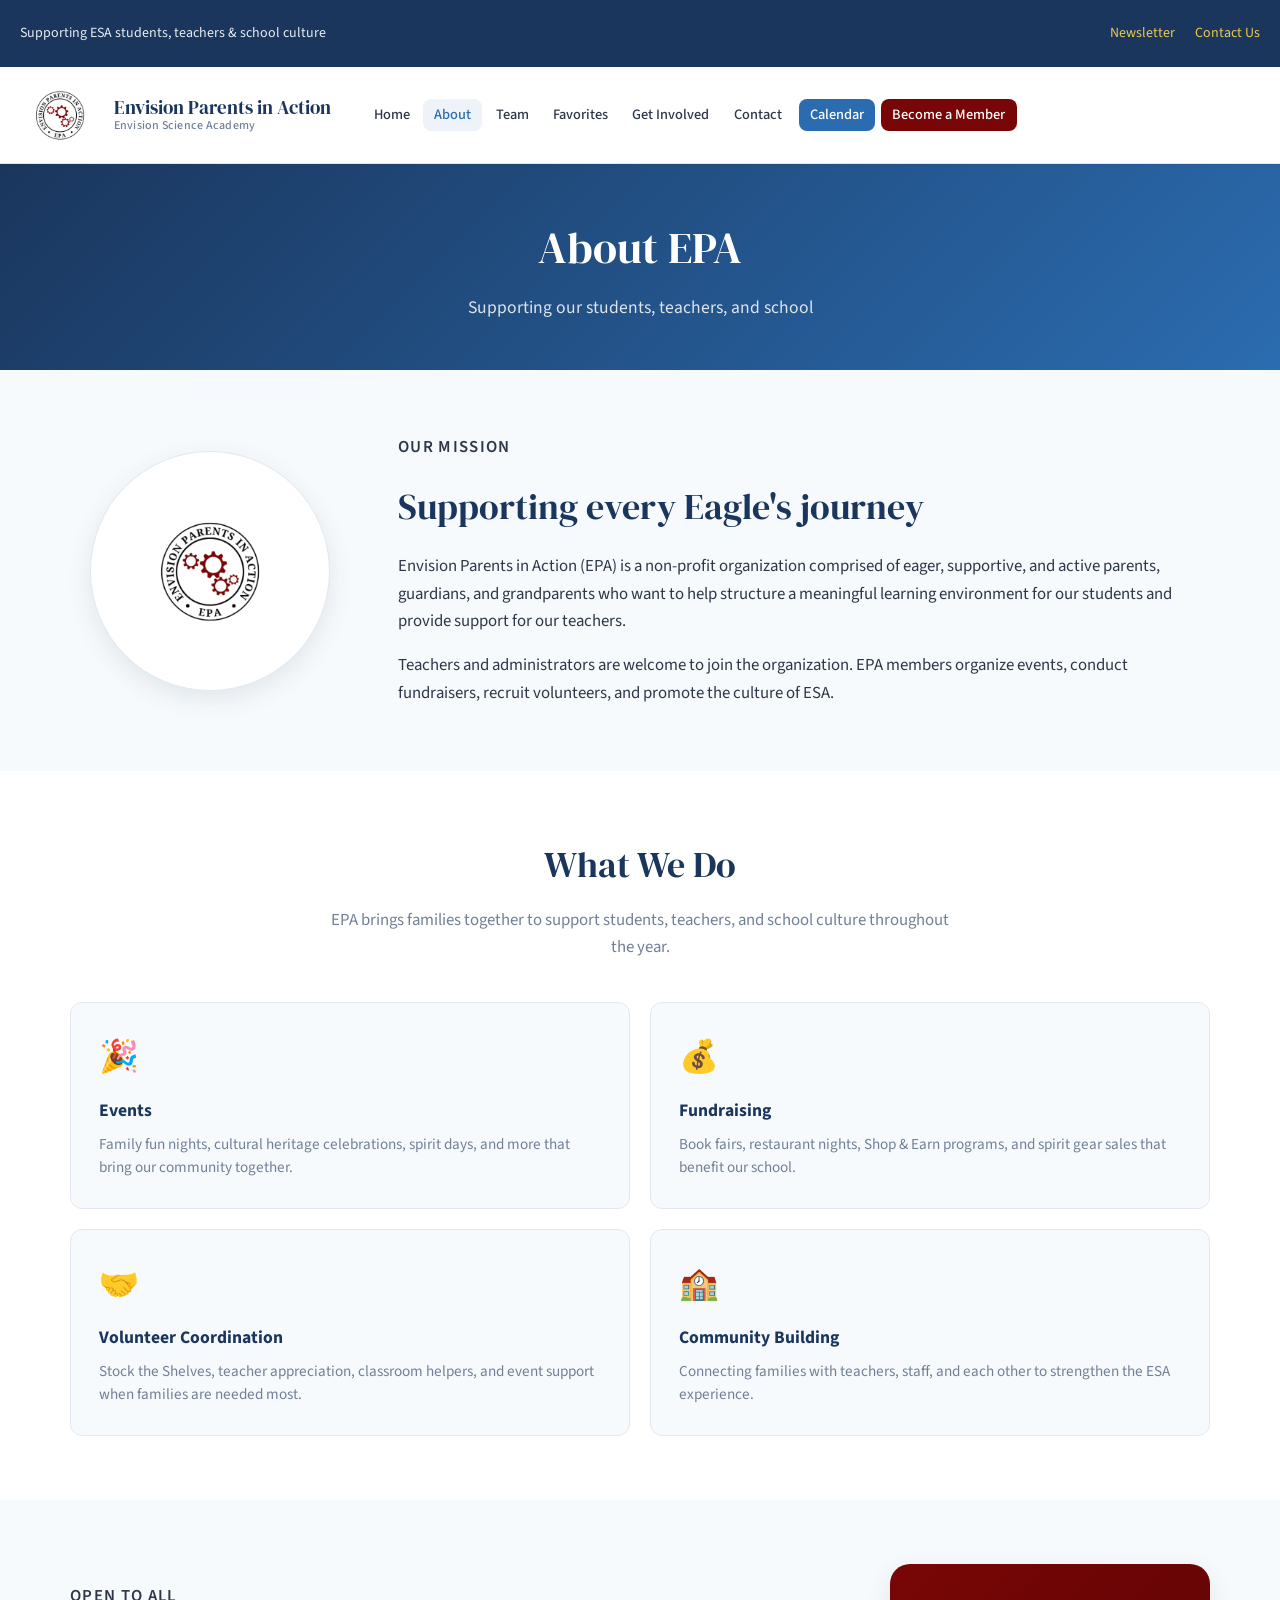
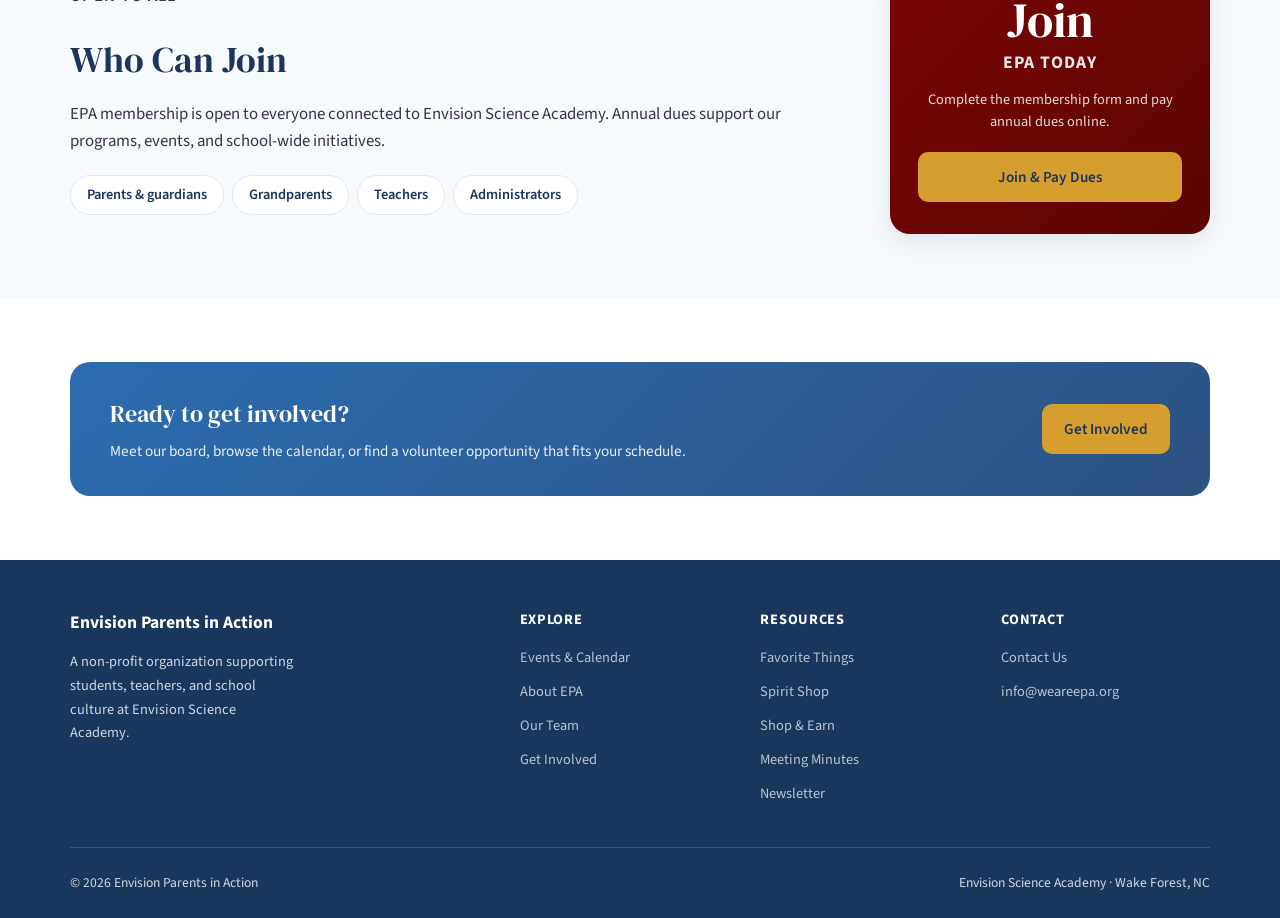
==== commit dea526dc: "button" ====
--- a/about.html
+++ b/about.html
@@ -42,6 +42,7 @@
         <li><a href="get-involved.html">Get Involved</a></li>
         <li><a href="contact.html">Contact</a></li>
         <li><a href="events.html" class="nav-calendar">Calendar</a></li>
+        <li class="nav-member-item"><a href="https://my.cheddarup.com/c/envision-parents-in-action-membership/items" class="nav-member" target="_blank" rel="noopener noreferrer">Become a Member</a></li>
       </ul>
     </nav>
   </header>
--- a/css/styles.css
+++ b/css/styles.css
@@ -362,6 +362,21 @@
   color: #fff;
 }
 
+.nav-member-item {
+  margin-left: auto;
+}
+
+.nav-menu a.nav-member {
+  background: #790606;
+  color: #fff;
+  margin-left: 0.25rem;
+}
+
+.nav-menu a.nav-member:hover {
+  background: #5c0404;
+  color: #fff;
+}
+
 .nav-menu a:hover,
 .nav-menu a[aria-current="page"] {
   background: rgba(43, 108, 176, 0.08);
@@ -1540,7 +1555,9 @@
 .newsletter-card-image img {
   width: 100%;
   height: 100%;
-  object-fit: cover;
+  object-fit: contain;
+  object-position: top center;
+  background: #f0f4f8;
 }
 
 .newsletter-card-image--placeholder {
@@ -1928,6 +1945,19 @@
     border-radius: 8px;
   }
 
+  .nav-member-item {
+    margin-left: 0;
+    margin-top: 0.75rem;
+  }
+
+  .nav-menu a.nav-member {
+    display: block;
+    padding: 0.75rem 1rem;
+    text-align: center;
+    border-bottom: none;
+    border-radius: 8px;
+  }
+
   .nav-actions {
     display: none;
   }
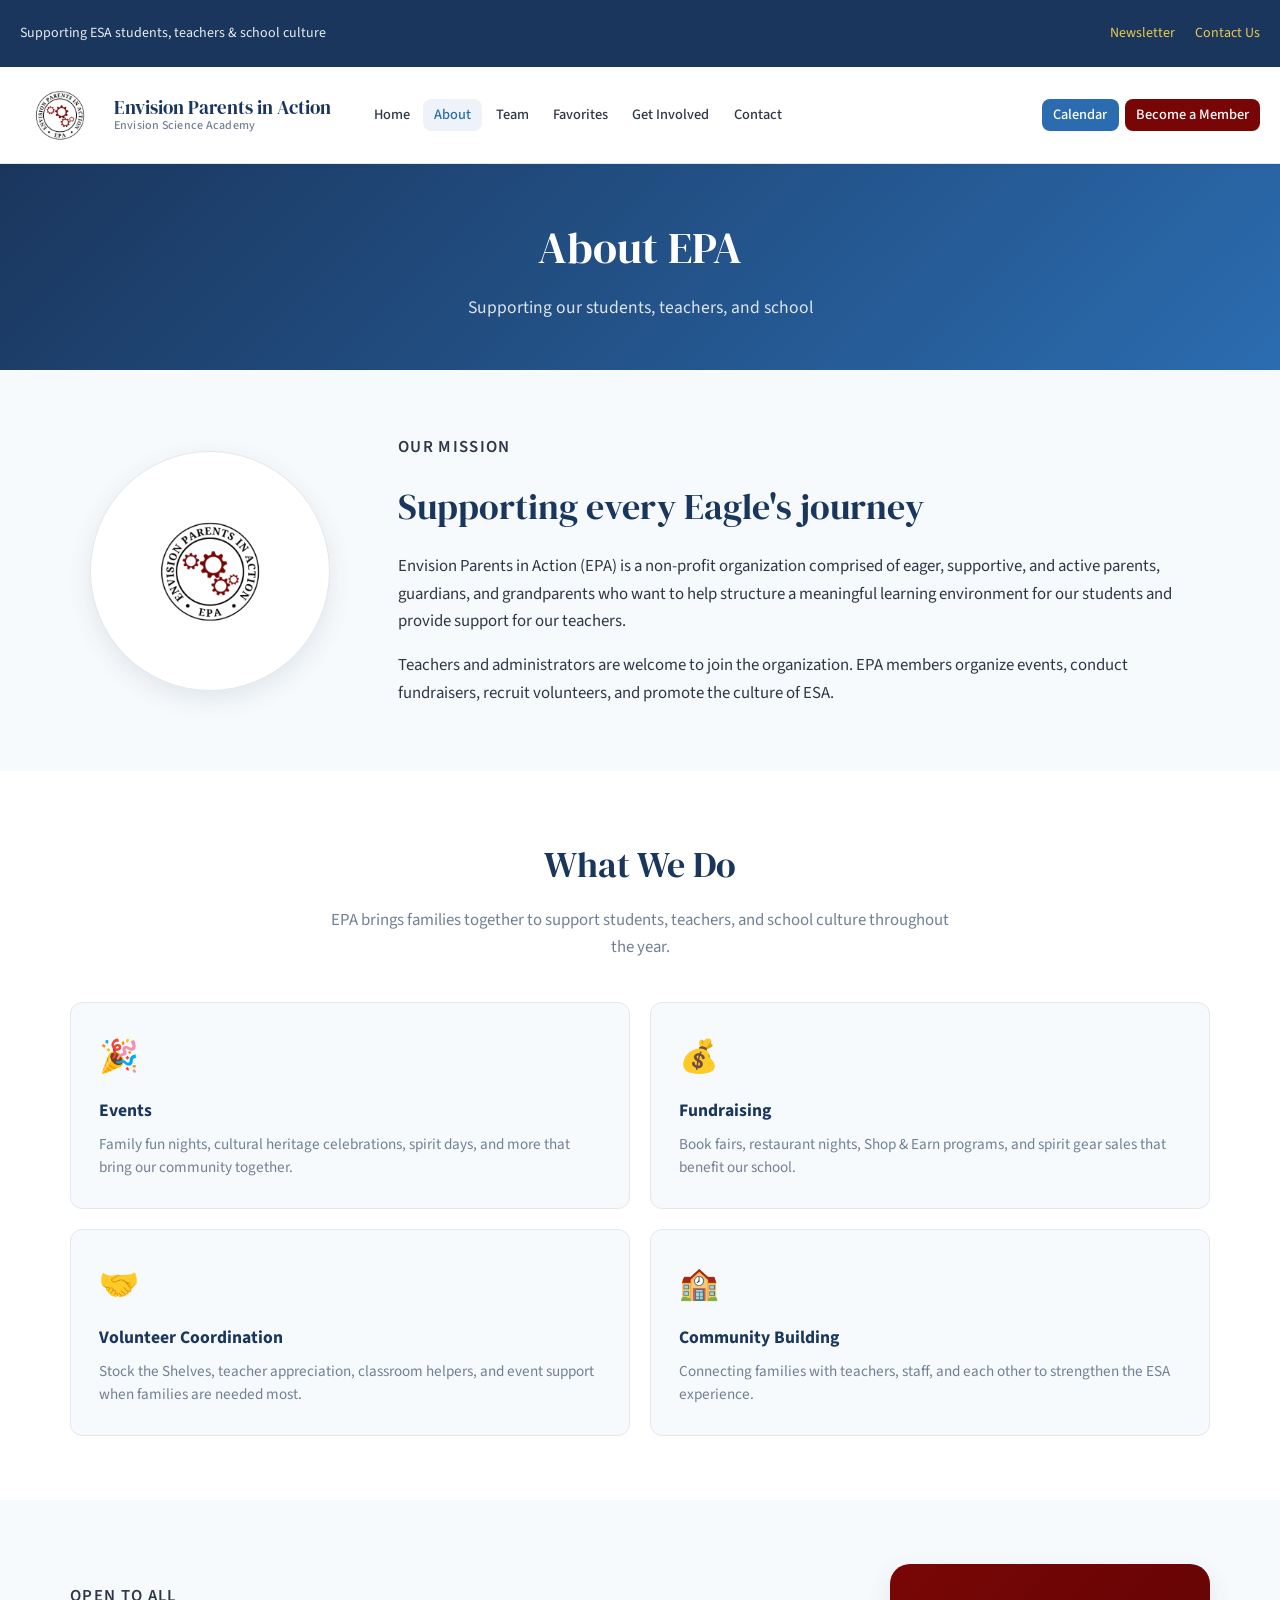
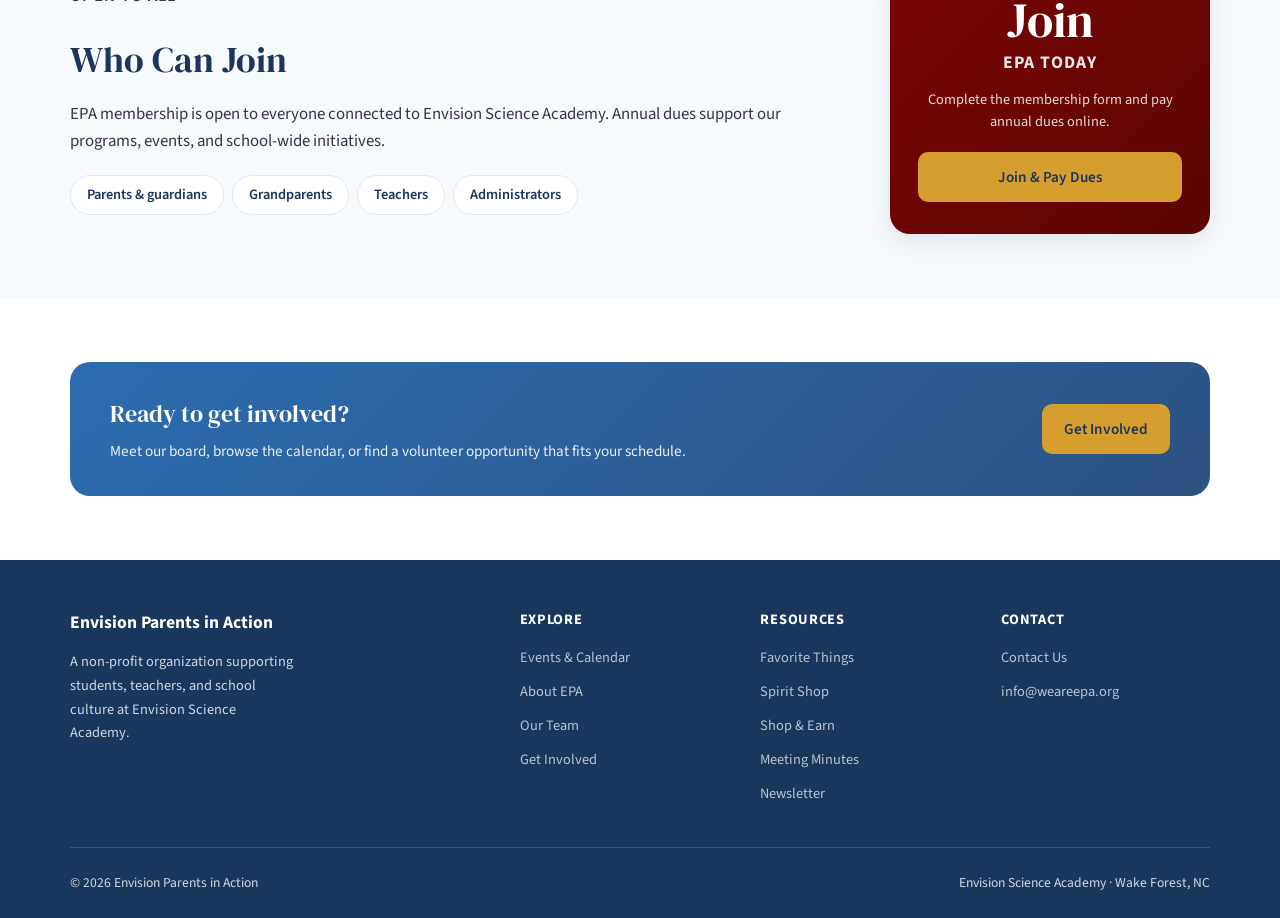
==== commit 132526b1: "more adds" ====
--- a/about.html
+++ b/about.html
@@ -41,7 +41,7 @@
         <li><a href="favorite-things.html">Favorites</a></li>
         <li><a href="get-involved.html">Get Involved</a></li>
         <li><a href="contact.html">Contact</a></li>
-        <li><a href="events.html" class="nav-calendar">Calendar</a></li>
+        <li class="nav-calendar-item"><a href="events.html" class="nav-calendar">Calendar</a></li>
         <li class="nav-member-item"><a href="https://my.cheddarup.com/c/envision-parents-in-action-membership/items" class="nav-member" target="_blank" rel="noopener noreferrer">Become a Member</a></li>
       </ul>
     </nav>
--- a/css/styles.css
+++ b/css/styles.css
@@ -331,7 +331,8 @@
   list-style: none;
   margin: 0;
   padding: 0;
-  flex-shrink: 0;
+  flex: 1;
+  min-width: 0;
 }
 
 .nav-menu li {
@@ -362,8 +363,12 @@
   color: #fff;
 }
 
+.nav-calendar-item {
+  margin-left: auto;
+}
+
 .nav-member-item {
-  margin-left: auto;
+  margin-left: 0;
 }
 
 .nav-menu a.nav-member {
@@ -1945,6 +1950,11 @@
     border-radius: 8px;
   }
 
+  .nav-calendar-item {
+    margin-left: 0;
+    margin-top: 0.75rem;
+  }
+
   .nav-member-item {
     margin-left: 0;
     margin-top: 0.75rem;
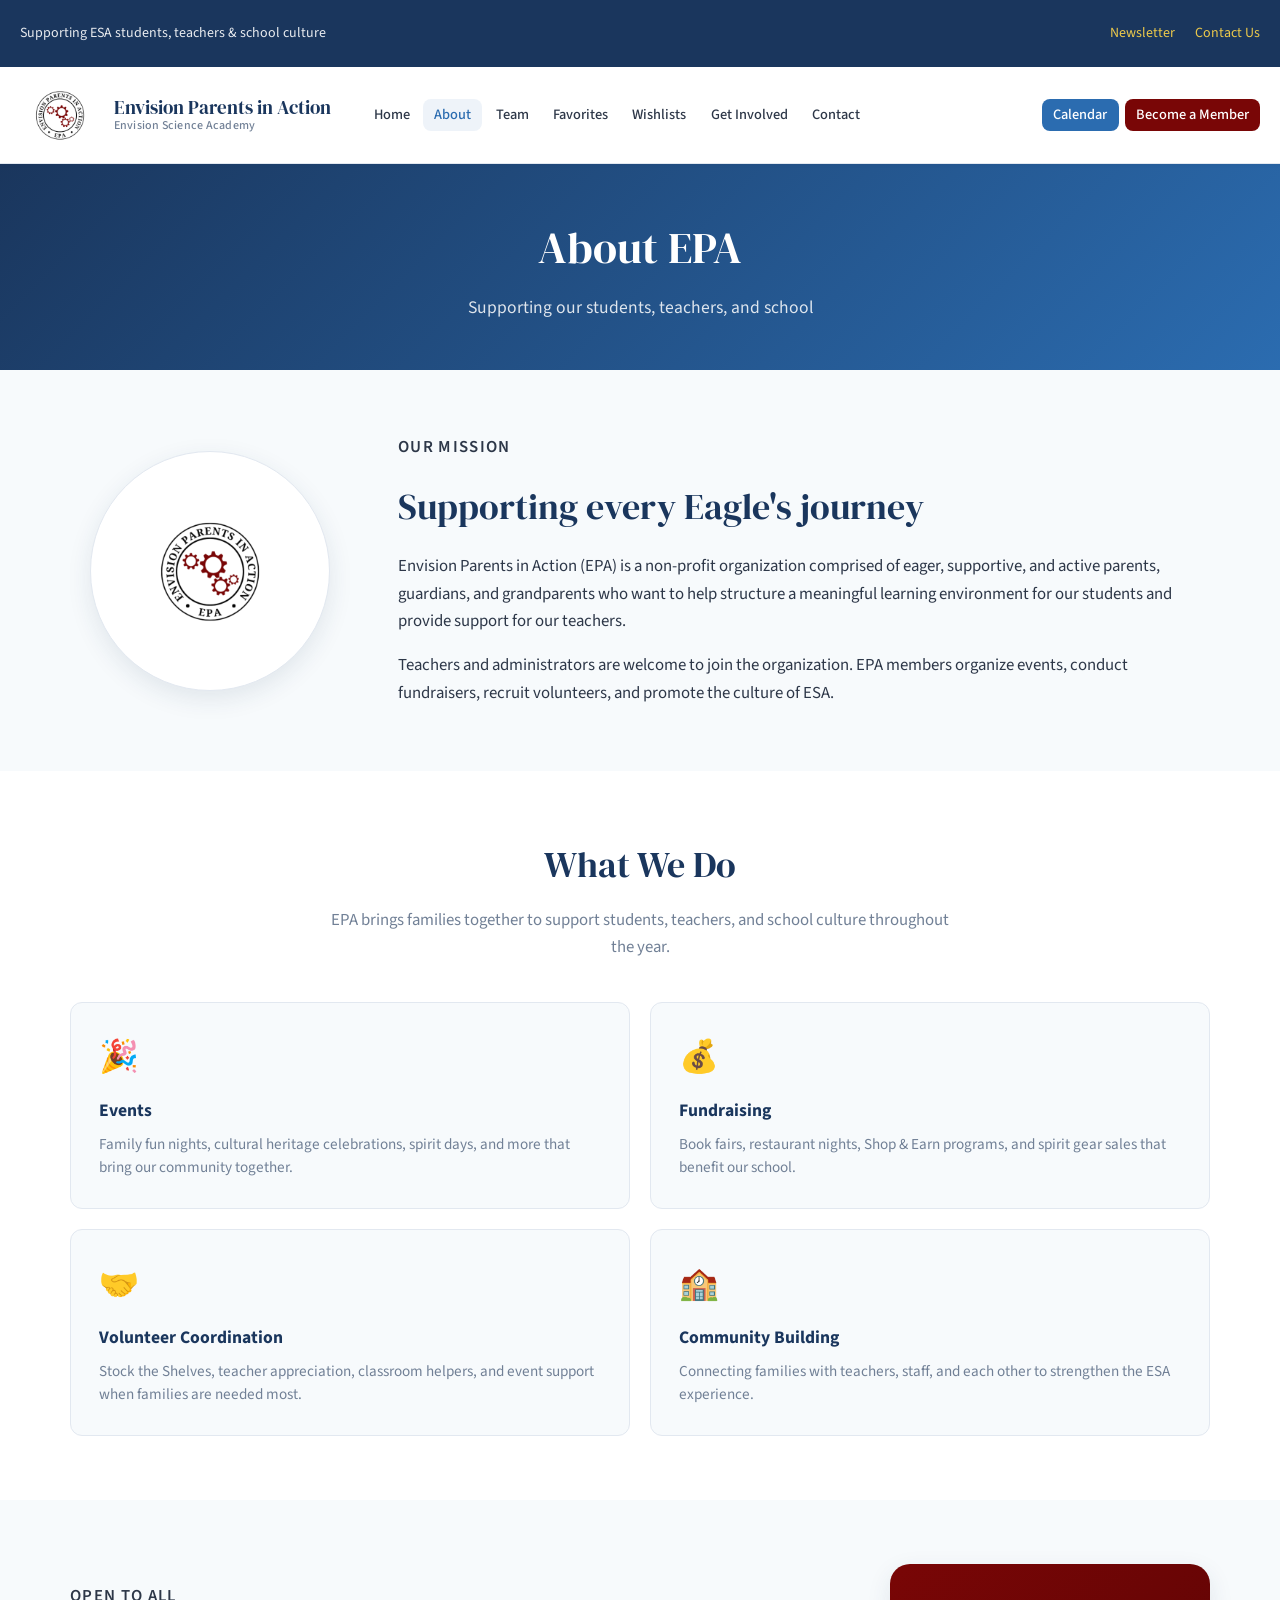
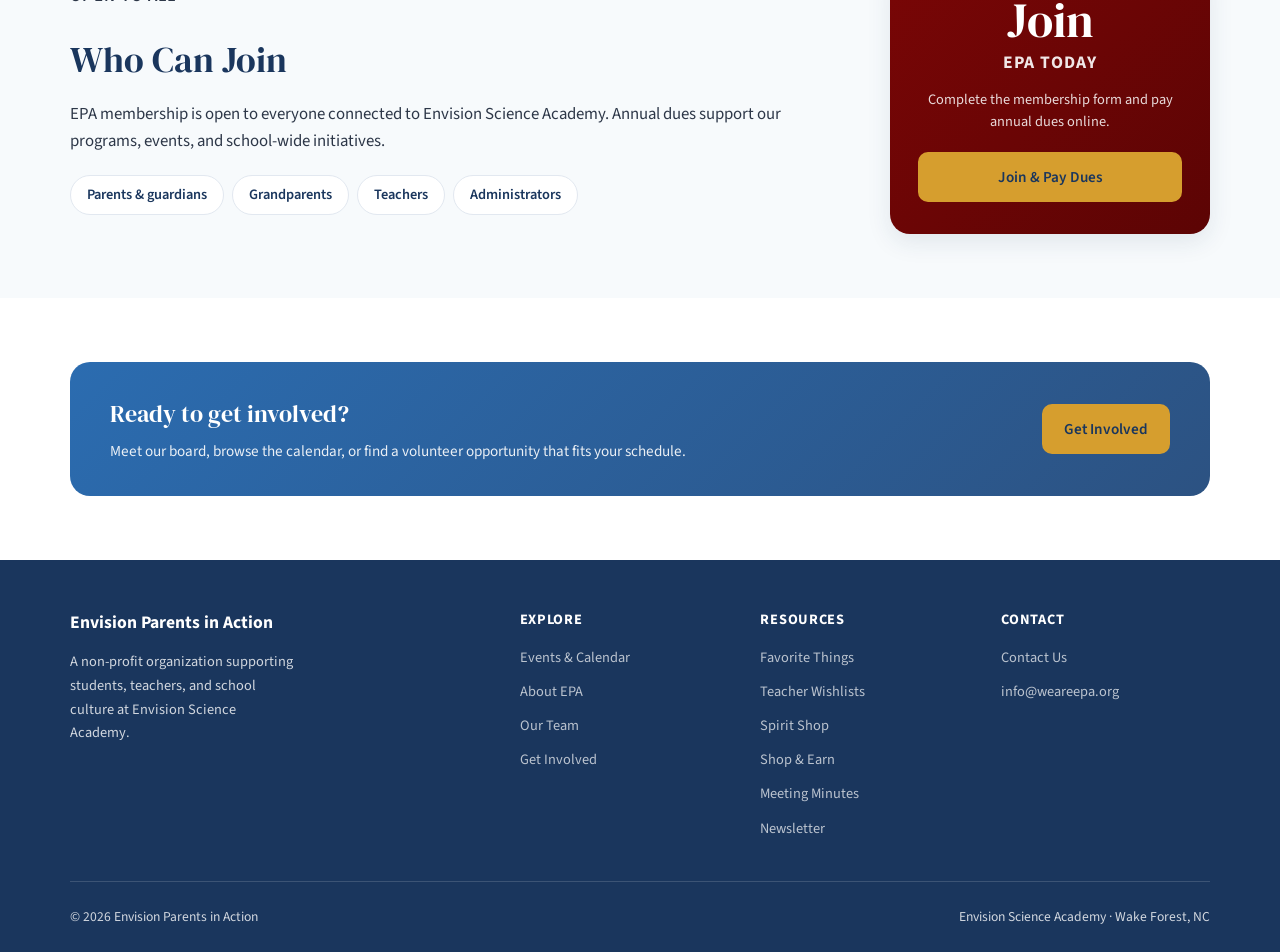
==== commit dd4c3f39: "teachers wishlists" ====
--- a/about.html
+++ b/about.html
@@ -39,6 +39,7 @@
         <li><a href="about.html" aria-current="page">About</a></li>
         <li><a href="team.html">Team</a></li>
         <li><a href="favorite-things.html">Favorites</a></li>
+        <li><a href="teacher-wishlists.html">Wishlists</a></li>
         <li><a href="get-involved.html">Get Involved</a></li>
         <li><a href="contact.html">Contact</a></li>
         <li class="nav-calendar-item"><a href="events.html" class="nav-calendar">Calendar</a></li>
@@ -169,6 +170,7 @@
           <h4>Resources</h4>
           <ul>
             <li><a href="favorite-things.html">Favorite Things</a></li>
+            <li><a href="teacher-wishlists.html">Teacher Wishlists</a></li>
             <li><a href="get-involved.html#spirit">Spirit Shop</a></li>
             <li><a href="get-involved.html#shop-earn">Shop &amp; Earn</a></li>
             <li><a href="get-involved.html#minutes">Meeting Minutes</a></li>
--- a/css/styles.css
+++ b/css/styles.css
@@ -73,6 +73,10 @@
   width: min(1280px, calc(100% - 2rem));
 }
 
+.container--events-home {
+  width: min(1520px, calc(100% - 2.5rem));
+}
+
 .container--narrow {
   width: min(800px, calc(100% - 2rem));
   margin-inline: auto;
@@ -231,6 +235,16 @@
 
 .favorite-links a:hover .favorite-link-icon {
   opacity: 1;
+}
+
+.wishlist-item-name {
+  display: block;
+  padding: 0.65rem 0.85rem;
+  border-radius: 8px;
+  background: var(--color-bg);
+  color: var(--color-muted);
+  font-weight: 500;
+  font-size: 0.9rem;
 }
 
 .site-header {
@@ -950,6 +964,172 @@
 }
 
 /* Calendar page */
+.events-page-layout {
+  display: grid;
+  grid-template-columns: minmax(360px, 440px) 1fr;
+  gap: 2rem;
+  align-items: start;
+}
+
+.events-upcoming-header,
+.events-calendar-header {
+  margin-bottom: 1.25rem;
+}
+
+.events-upcoming-header h2,
+.events-calendar-header h2 {
+  font-family: var(--font-display);
+  font-size: 1.5rem;
+  font-weight: 400;
+  color: var(--color-navy);
+  margin: 0 0 0.35rem;
+}
+
+.events-upcoming-header p,
+.events-calendar-header p {
+  margin: 0;
+  font-size: 0.95rem;
+  color: var(--color-muted);
+}
+
+.events-upcoming-list {
+  display: flex;
+  flex-direction: column;
+  gap: 1.25rem;
+  max-height: calc(100vh - var(--nav-height) - 4rem);
+  overflow-y: auto;
+  padding-right: 0.25rem;
+}
+
+.events-photo-cta {
+  margin-top: 1.25rem;
+}
+
+.events-photo-cta .btn {
+  width: 100%;
+  text-align: center;
+  white-space: normal;
+  line-height: 1.4;
+}
+
+.event-flyer-card {
+  background: var(--color-surface);
+  border: 1px solid var(--color-border);
+  border-radius: var(--radius);
+  overflow: hidden;
+  box-shadow: var(--shadow-sm);
+  transition: border-color var(--transition), box-shadow var(--transition);
+}
+
+.event-flyer-card:hover {
+  border-color: var(--color-blue);
+  box-shadow: var(--shadow-md);
+}
+
+.event-flyer-card-header {
+  padding: 1rem 1.1rem 0.85rem;
+  border-bottom: 1px solid var(--color-border);
+}
+
+.event-flyer-card-header h3 {
+  font-size: 1.05rem;
+  color: var(--color-navy);
+  margin: 0;
+  line-height: 1.35;
+}
+
+.event-flyer-card-header .event-flyer-card-meta {
+  margin-top: 0.5rem;
+  margin-bottom: 0;
+}
+
+.event-flyer-card-image {
+  background: var(--color-bg);
+  width: 100%;
+  aspect-ratio: 1 / 1;
+  box-sizing: border-box;
+  padding: 0.75rem;
+  display: grid;
+  place-items: center;
+  overflow: hidden;
+}
+
+.event-flyer-card-image img {
+  width: 100%;
+  height: 100%;
+  max-width: 100%;
+  max-height: 100%;
+  display: block;
+  object-fit: contain;
+}
+
+.event-flyer-card-body {
+  padding: 1rem 1.1rem 1.15rem;
+}
+
+.event-flyer-card-meta {
+  display: flex;
+  flex-wrap: wrap;
+  gap: 0.35rem 0.75rem;
+  margin-bottom: 0.65rem;
+  font-size: 0.8rem;
+  font-weight: 600;
+  color: var(--color-blue);
+  text-transform: uppercase;
+  letter-spacing: 0.03em;
+}
+
+.event-flyer-card-body p {
+  margin: 0;
+  font-size: 0.9rem;
+  color: var(--color-muted);
+  line-height: 1.5;
+}
+
+.event-flyer-card-location {
+  margin-top: 0.5rem !important;
+  font-size: 0.85rem !important;
+  color: var(--color-text) !important;
+}
+
+.events-upcoming-empty {
+  padding: 2rem 1rem;
+  text-align: center;
+  color: var(--color-muted);
+  background: var(--color-surface);
+  border: 1px dashed var(--color-border);
+  border-radius: var(--radius);
+  margin: 0;
+}
+
+.home-events-grid {
+  display: grid;
+  grid-template-columns: repeat(4, minmax(0, 1fr));
+  gap: 1.75rem;
+  margin-bottom: 2rem;
+}
+
+.home-events-section .event-flyer-card-header h3 {
+  font-size: 1.15rem;
+}
+
+.home-events-section .event-flyer-card-body {
+  padding: 1.15rem 1.25rem 1.35rem;
+}
+
+.home-events-section .event-flyer-card-body p {
+  font-size: 0.95rem;
+}
+
+.home-events-cta {
+  text-align: center;
+}
+
+.events-calendar-panel {
+  position: sticky;
+  top: calc(var(--nav-height) + 1rem);
+}
+
 .cal-page-layout {
   display: grid;
   grid-template-columns: 1fr 360px;
@@ -1861,6 +2041,23 @@
 
   .cal-page-layout {
     grid-template-columns: 1fr;
+  }
+
+  .events-page-layout {
+    grid-template-columns: 1fr;
+  }
+
+  .home-events-grid {
+    grid-template-columns: repeat(2, 1fr);
+  }
+
+  .events-upcoming-list {
+    max-height: none;
+    overflow: visible;
+  }
+
+  .events-calendar-panel {
+    position: static;
   }
 
   .cal-sidebar {
@@ -2015,4 +2212,8 @@
   .newsletter-feed {
     grid-template-columns: 1fr;
   }
-}
+
+  .home-events-grid {
+    grid-template-columns: 1fr;
+  }
+}
